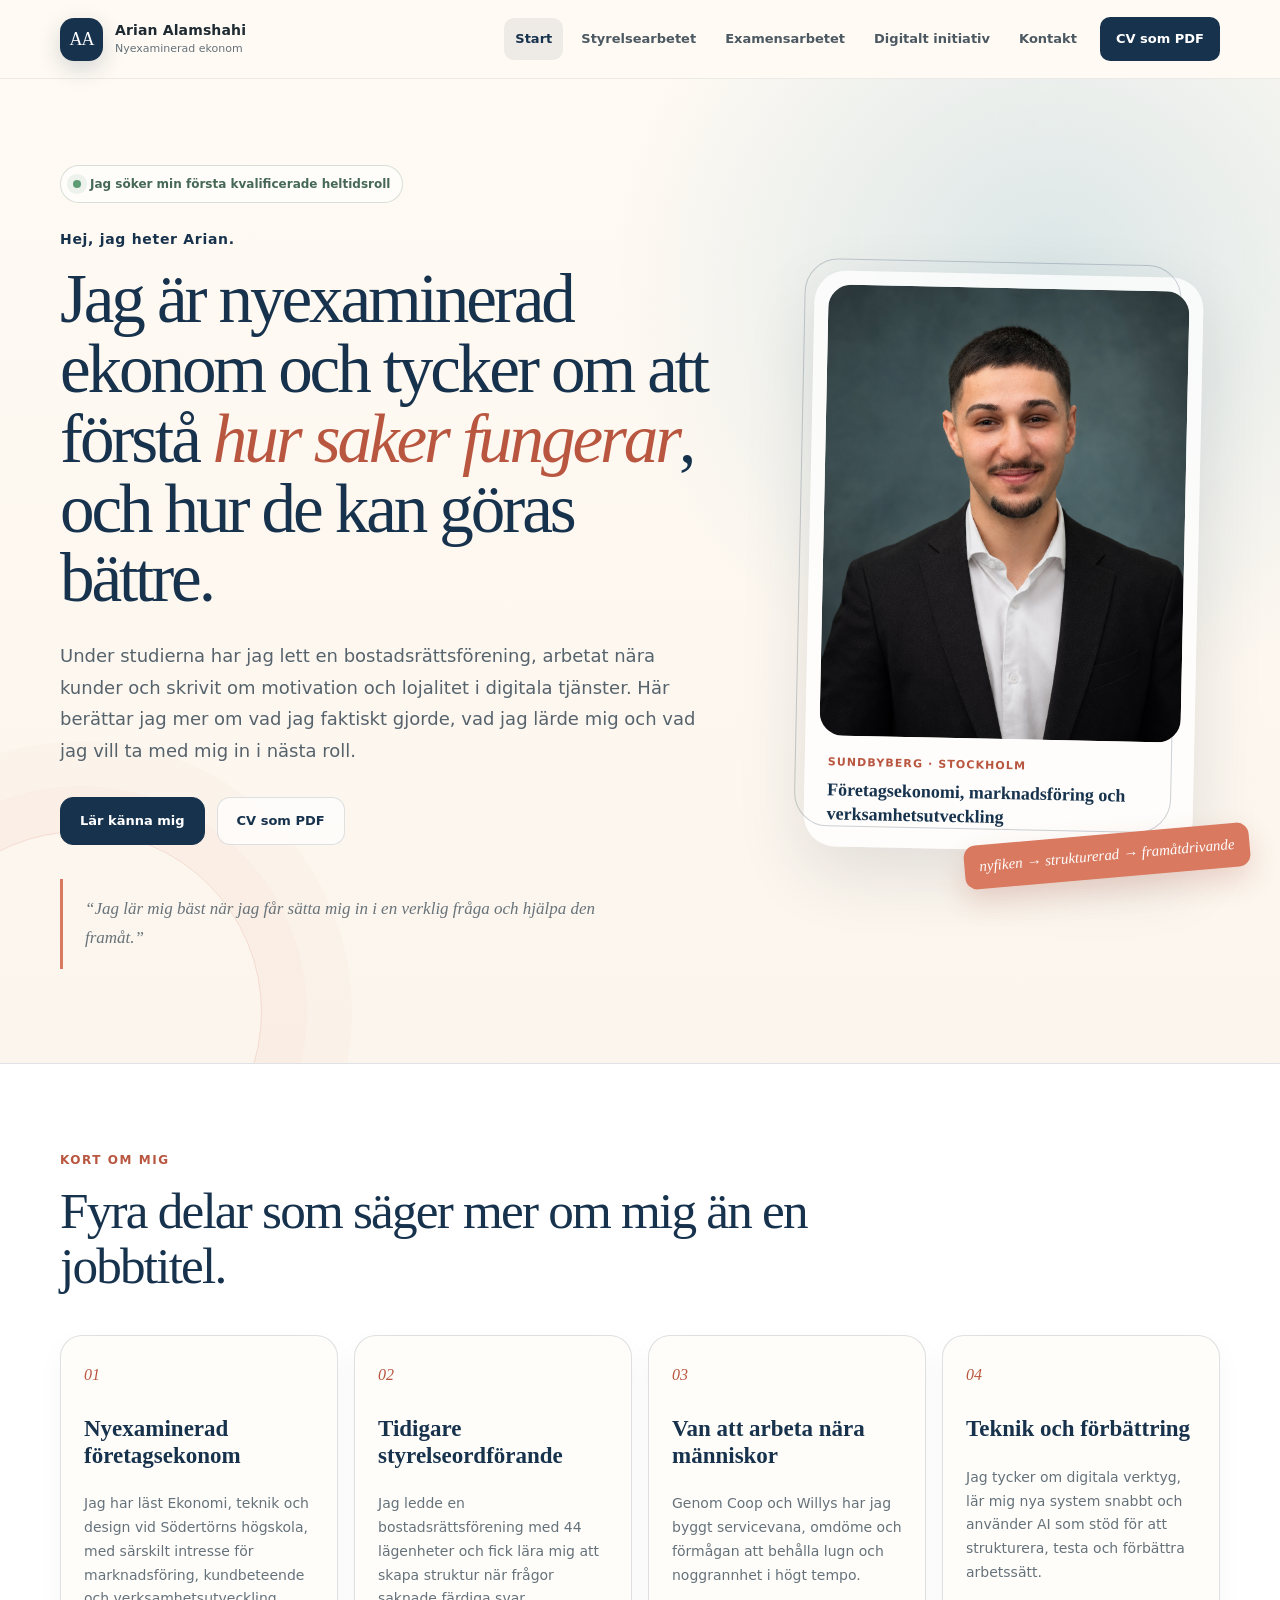
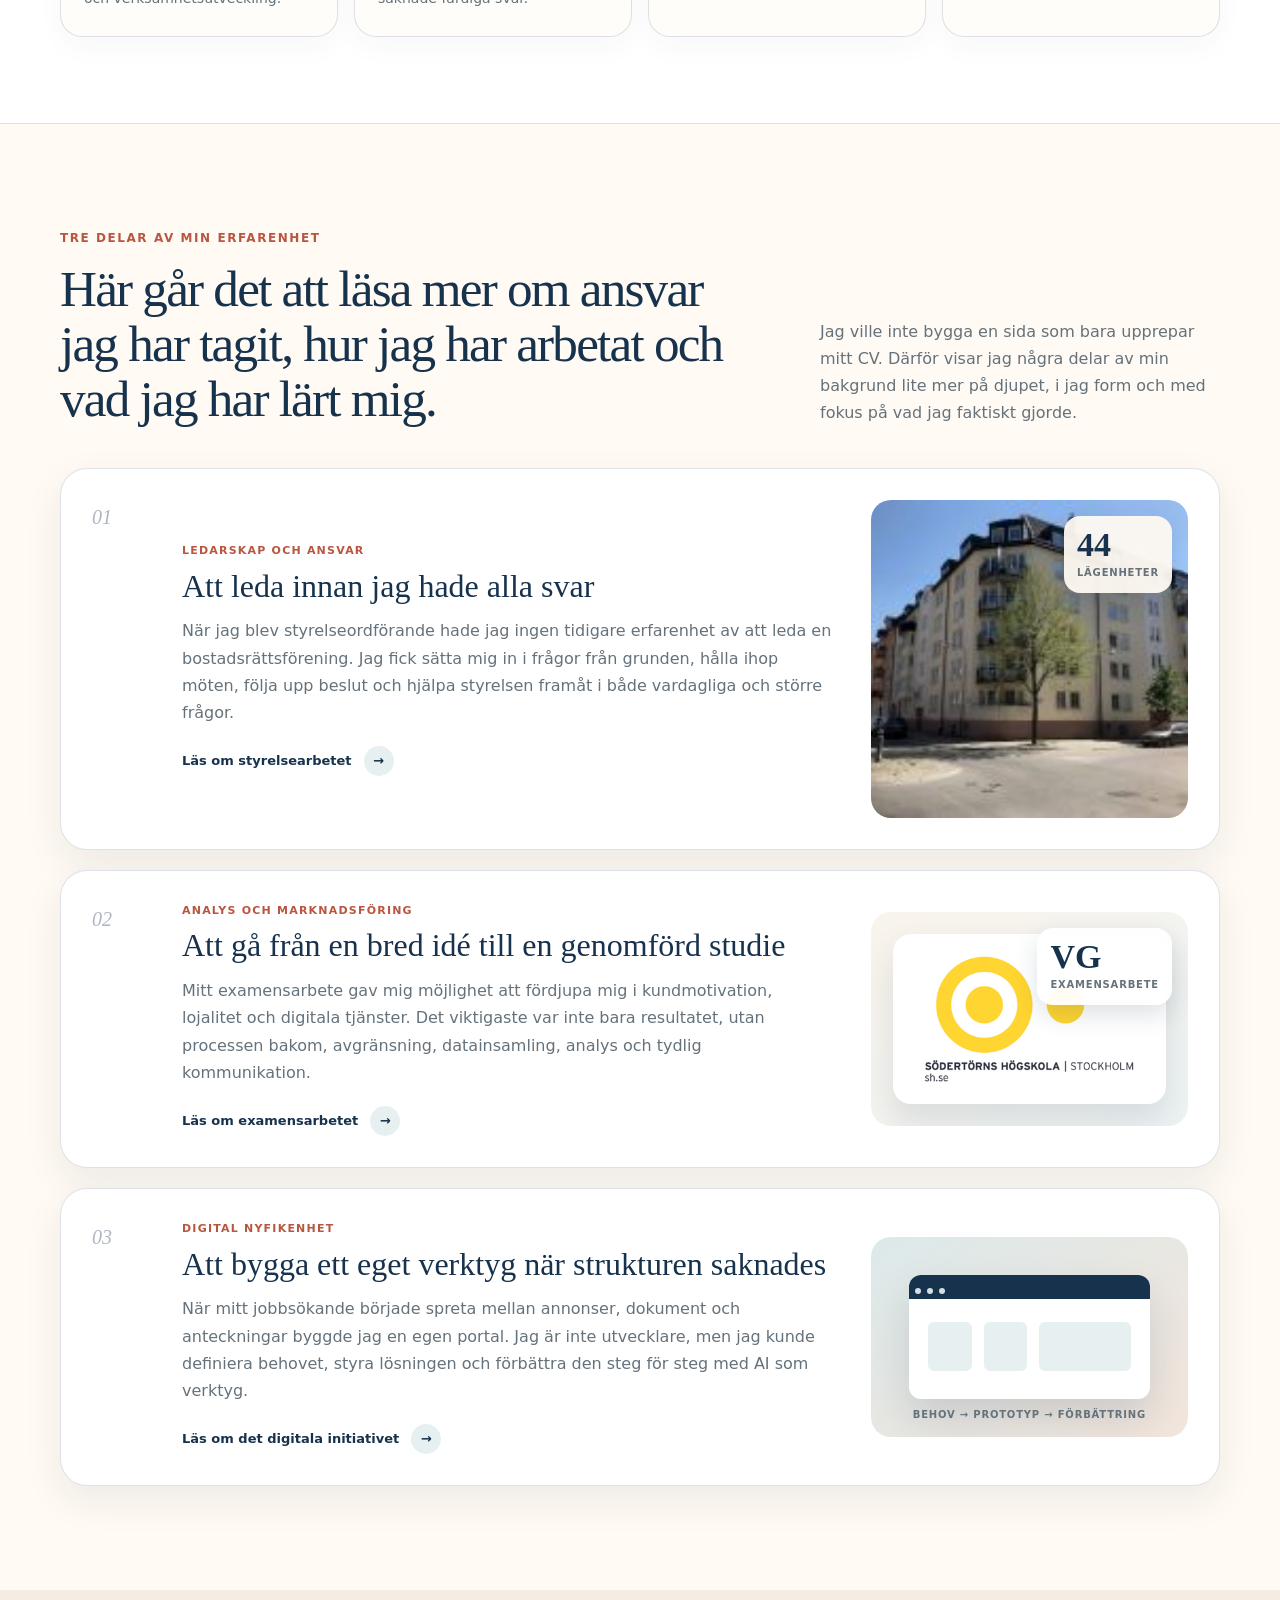
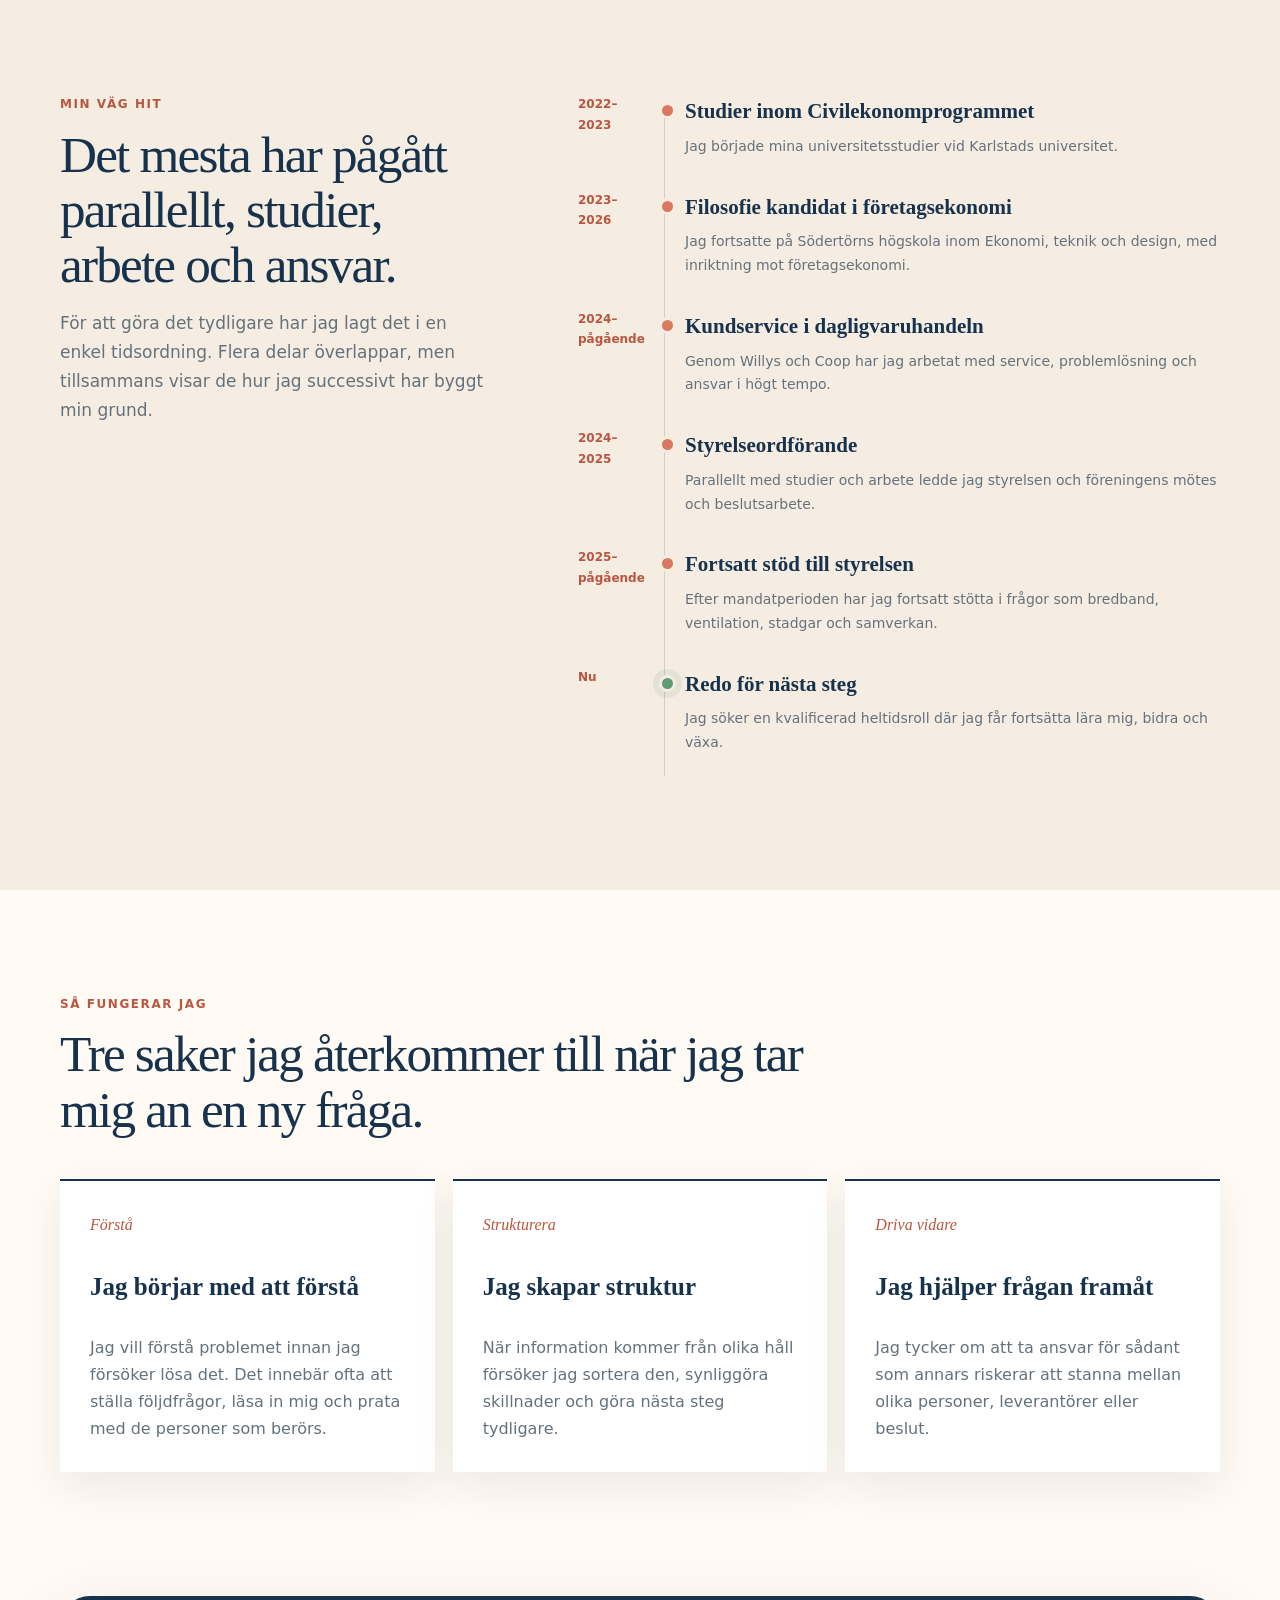
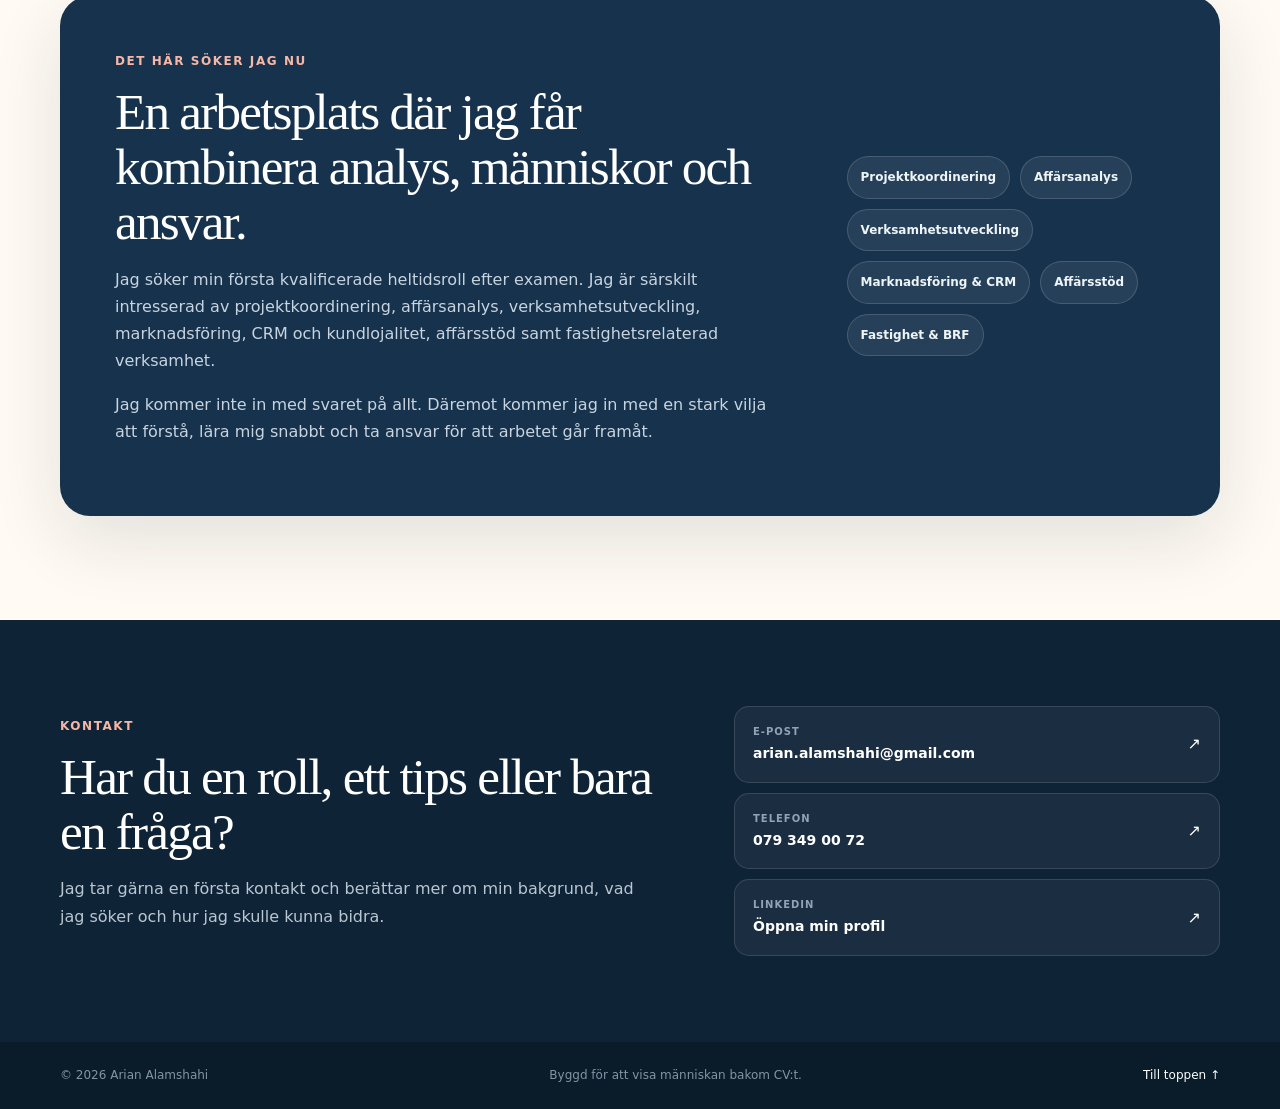
==== index.html @ 1a9c65b8 "Add files via upload" ====
<!doctype html>
<html lang="sv">
<head>
  <meta charset="utf-8">
  <meta name="viewport" content="width=device-width, initial-scale=1">
  <meta name="theme-color" content="#17324d">
  <meta name="description" content="Arian Alamshahi, nyexaminerad företagsekonom med erfarenhet av styrelseledning, analys, kundservice och digital förbättring.">
  <meta property="og:title" content="Arian Alamshahi | Nyexaminerad ekonom">
  <meta property="og:description" content="En personlig sida om min erfarenhet, mitt examensarbete och hur jag tar ansvar för frågor som behöver drivas framåt.">
  <meta property="og:type" content="website">
  <meta property="og:url" content="https://arianalamshahi.github.io/arian-alam/">
  <meta property="og:image" content="https://arianalamshahi.github.io/arian-alam/assets/og-image.png">
  <title>Arian Alamshahi | Nyexaminerad ekonom</title>
  <link rel="icon" href="./assets/favicon.svg" type="image/svg+xml">
  <link rel="stylesheet" href="./styles.css">
  <script>document.documentElement.classList.add('js');</script>
  <script type="application/ld+json">
  {
    "@context": "https://schema.org",
    "@type": "Person",
    "name": "Arian Alamshahi",
    "jobTitle": "Nyexaminerad företagsekonom",
    "url": "https://arianalamshahi.github.io/arian-alam/",
    "address": {"@type": "PostalAddress", "addressLocality": "Sundbyberg", "addressCountry": "SE"},
    "email": "mailto:arian.alamshahi@gmail.com",
    "telephone": "+46793490072",
    "sameAs": ["https://www.linkedin.com/in/arian-alamshahi-92569528b/"]
  }
  </script>
</head>
<body data-page="start">
  <a class="skip-link" href="#main">Hoppa till innehållet</a>

  <header class="site-header" id="top">
    <div class="shell header-inner">
      <a class="brand" href="./index.html" aria-label="Arian Alamshahis startsida">
        <span class="brand-mark">AA</span>
        <span class="brand-copy"><strong>Arian Alamshahi</strong><small>Nyexaminerad ekonom</small></span>
      </a>
      <button class="menu-button" id="menuButton" aria-expanded="false" aria-controls="mainNav">
        <span></span><span></span><span></span><span class="sr-only">Öppna meny</span>
      </button>
      <nav class="main-nav" id="mainNav" aria-label="Huvudmeny">
        <a data-nav="start" href="./index.html">Start</a>
        <a data-nav="styrelse" href="./styrelsearbetet.html">Styrelsearbetet</a>
        <a data-nav="uppsats" href="./examensarbetet.html">Examensarbetet</a>
        <a data-nav="digitalt" href="./digitalt-initiativ.html">Digitalt initiativ</a>
        <a href="#kontakt">Kontakt</a>
        <a class="nav-cta" href="./Arian_Alamshahi_CV.pdf" target="_blank" rel="noopener">CV som PDF</a>
      </nav>
    </div>
  </header>

  <main id="main">
    <section class="hero personal-hero">
      <div class="shell hero-grid">
        <div class="hero-copy reveal">
          <div class="availability"><span></span> Jag söker min första kvalificerade heltidsroll</div>
          <p class="kicker">Hej, jag heter Arian.</p>
          <h1>Jag är nyexaminerad ekonom och tycker om att förstå <em>hur saker fungerar</em>, och hur de kan göras bättre.</h1>
          <p class="hero-lead">Under studierna har jag lett en bostadsrättsförening, arbetat nära kunder och skrivit om motivation och lojalitet i digitala tjänster. Här berättar jag mer om vad jag faktiskt gjorde, vad jag lärde mig och vad jag vill ta med mig in i nästa roll.</p>
          <div class="hero-actions">
            <a class="button primary" href="#lar-kanna-mig">Lär känna mig</a>
            <a class="button secondary" href="./Arian_Alamshahi_CV.pdf" target="_blank" rel="noopener">CV som PDF</a>
          </div>
          <blockquote class="personal-quote">“Jag lär mig bäst när jag får sätta mig in i en verklig fråga och hjälpa den framåt.”</blockquote>
        </div>

        <div class="portrait-wrap reveal">
          <div class="portrait-card">
            <img src="./assets/arian-portrait.jpg" onerror="this.onerror=null;this.src='./assets/portrait-placeholder.svg';" alt="Porträtt av Arian Alamshahi">
            <div class="portrait-note">
              <span>Sundbyberg · Stockholm</span>
              <strong>Företagsekonomi, marknadsföring och verksamhetsutveckling</strong>
            </div>
          </div>
          <div class="handwritten-note" aria-hidden="true">nyfiken → strukturerad → framåtdrivande</div>
        </div>
      </div>
    </section>

    <section class="intro-strip" id="lar-kanna-mig">
      <div class="shell">
        <div class="section-intro reveal">
          <p class="kicker">Kort om mig</p>
          <h2>Fyra delar som säger mer om mig än en jobbtitel.</h2>
        </div>
        <div class="snapshot-grid">
          <article class="snapshot reveal"><span>01</span><h3>Nyexaminerad företagsekonom</h3><p>Jag har läst Ekonomi, teknik och design vid Södertörns högskola, med särskilt intresse för marknadsföring, kundbeteende och verksamhetsutveckling.</p></article>
          <article class="snapshot reveal"><span>02</span><h3>Tidigare styrelseordförande</h3><p>Jag ledde en bostadsrättsförening med 44 lägenheter och fick lära mig att skapa struktur när frågor saknade färdiga svar.</p></article>
          <article class="snapshot reveal"><span>03</span><h3>Van att arbeta nära människor</h3><p>Genom Coop och Willys har jag byggt servicevana, omdöme och förmågan att behålla lugn och noggrannhet i högt tempo.</p></article>
          <article class="snapshot reveal"><span>04</span><h3>Teknik och förbättring</h3><p>Jag tycker om digitala verktyg, lär mig nya system snabbt och använder AI som stöd för att strukturera, testa och förbättra arbetssätt.</p></article>
        </div>
      </div>
    </section>

    <section class="section stories-section">
      <div class="shell">
        <div class="section-intro wide reveal">
          <div><p class="kicker">Tre delar av min erfarenhet</p><h2>Här går det att läsa mer om ansvar jag har tagit, hur jag har arbetat och vad jag har lärt mig.</h2></div>
          <p>Jag ville inte bygga en sida som bara upprepar mitt CV. Därför visar jag några delar av min bakgrund lite mer på djupet, i jag form och med fokus på vad jag faktiskt gjorde.</p>
        </div>

        <div class="story-list">
          <article class="story-card reveal">
            <div class="story-number">01</div>
            <div class="story-copy">
              <p class="story-label">Ledarskap och ansvar</p>
              <h3>Att leda innan jag hade alla svar</h3>
              <p>När jag blev styrelseordförande hade jag ingen tidigare erfarenhet av att leda en bostadsrättsförening. Jag fick sätta mig in i frågor från grunden, hålla ihop möten, följa upp beslut och hjälpa styrelsen framåt i både vardagliga och större frågor.</p>
              <a class="arrow-link" href="./styrelsearbetet.html">Läs om styrelsearbetet <span>→</span></a>
            </div>
            <div class="story-visual photo-panel">
              <img src="./assets/brf-stugan.jpg" alt="Fastigheten i bostadsrättsföreningen där Arian var styrelseordförande">
              <div class="story-badge"><b>44</b><small>lägenheter</small></div>
            </div>
          </article>

          <article class="story-card reveal">
            <div class="story-number">02</div>
            <div class="story-copy">
              <p class="story-label">Analys och marknadsföring</p>
              <h3>Att gå från en bred idé till en genomförd studie</h3>
              <p>Mitt examensarbete gav mig möjlighet att fördjupa mig i kundmotivation, lojalitet och digitala tjänster. Det viktigaste var inte bara resultatet, utan processen bakom, avgränsning, datainsamling, analys och tydlig kommunikation.</p>
              <a class="arrow-link" href="./examensarbetet.html">Läs om examensarbetet <span>→</span></a>
            </div>
            <div class="story-visual logo-panel">
              <div class="logo-frame">
                <img src="./assets/sodertorn-logo.png" alt="Södertörns högskolas logotyp">
              </div>
              <div class="story-badge story-badge-light"><b>VG</b><small>examensarbete</small></div>
            </div>
          </article>

          <article class="story-card reveal">
            <div class="story-number">03</div>
            <div class="story-copy">
              <p class="story-label">Digital nyfikenhet</p>
              <h3>Att bygga ett eget verktyg när strukturen saknades</h3>
              <p>När mitt jobbsökande började spreta mellan annonser, dokument och anteckningar byggde jag en egen portal. Jag är inte utvecklare, men jag kunde definiera behovet, styra lösningen och förbättra den steg för steg med AI som verktyg.</p>
              <a class="arrow-link" href="./digitalt-initiativ.html">Läs om det digitala initiativet <span>→</span></a>
            </div>
            <div class="story-visual digital-visual" aria-hidden="true"><span class="mini-browser"><i></i><i></i><i></i><b></b><b></b><b></b></span><small>behov → prototyp → förbättring</small></div>
          </article>
        </div>
      </div>
    </section>

    <section class="section warm-section">
      <div class="shell split-layout">
        <div class="reveal">
          <p class="kicker">Min väg hit</p>
          <h2>Det mesta har pågått parallellt, studier, arbete och ansvar.</h2>
          <p class="section-lead">För att göra det tydligare har jag lagt det i en enkel tidsordning. Flera delar överlappar, men tillsammans visar de hur jag successivt har byggt min grund.</p>
        </div>
        <div class="timeline reveal">
          <article><time>2022–2023</time><div><h3>Studier inom Civilekonomprogrammet</h3><p>Jag började mina universitetsstudier vid Karlstads universitet.</p></div></article>
          <article><time>2023–2026</time><div><h3>Filosofie kandidat i företagsekonomi</h3><p>Jag fortsatte på Södertörns högskola inom Ekonomi, teknik och design, med inriktning mot företagsekonomi.</p></div></article>
          <article><time>2024–pågående</time><div><h3>Kundservice i dagligvaruhandeln</h3><p>Genom Willys och Coop har jag arbetat med service, problemlösning och ansvar i högt tempo.</p></div></article>
          <article><time>2024–2025</time><div><h3>Styrelseordförande</h3><p>Parallellt med studier och arbete ledde jag styrelsen och föreningens mötes och beslutsarbete.</p></div></article>
          <article><time>2025–pågående</time><div><h3>Fortsatt stöd till styrelsen</h3><p>Efter mandatperioden har jag fortsatt stötta i frågor som bredband, ventilation, stadgar och samverkan.</p></div></article>
          <article class="current"><time>Nu</time><div><h3>Redo för nästa steg</h3><p>Jag söker en kvalificerad heltidsroll där jag får fortsätta lära mig, bidra och växa.</p></div></article>
        </div>
      </div>
    </section>

    <section class="section principles-section">
      <div class="shell">
        <div class="section-intro reveal"><p class="kicker">Så fungerar jag</p><h2>Tre saker jag återkommer till när jag tar mig an en ny fråga.</h2></div>
        <div class="principle-grid">
          <article class="principle reveal"><span>Förstå</span><h3>Jag börjar med att förstå</h3><p>Jag vill förstå problemet innan jag försöker lösa det. Det innebär ofta att ställa följdfrågor, läsa in mig och prata med de personer som berörs.</p></article>
          <article class="principle reveal"><span>Strukturera</span><h3>Jag skapar struktur</h3><p>När information kommer från olika håll försöker jag sortera den, synliggöra skillnader och göra nästa steg tydligare.</p></article>
          <article class="principle reveal"><span>Driva vidare</span><h3>Jag hjälper frågan framåt</h3><p>Jag tycker om att ta ansvar för sådant som annars riskerar att stanna mellan olika personer, leverantörer eller beslut.</p></article>
        </div>
      </div>
    </section>

    <section class="section next-role-section">
      <div class="shell next-role-card reveal">
        <div>
          <p class="kicker light">Det här söker jag nu</p>
          <h2>En arbetsplats där jag får kombinera analys, människor och ansvar.</h2>
          <p>Jag söker min första kvalificerade heltidsroll efter examen. Jag är särskilt intresserad av projektkoordinering, affärsanalys, verksamhetsutveckling, marknadsföring, CRM och kundlojalitet, affärsstöd samt fastighetsrelaterad verksamhet.</p>
          <p>Jag kommer inte in med svaret på allt. Däremot kommer jag in med en stark vilja att förstå, lära mig snabbt och ta ansvar för att arbetet går framåt.</p>
        </div>
        <div class="role-tags" aria-label="Roller jag är intresserad av">
          <span>Projektkoordinering</span><span>Affärsanalys</span><span>Verksamhetsutveckling</span><span>Marknadsföring & CRM</span><span>Affärsstöd</span><span>Fastighet & BRF</span>
        </div>
      </div>
    </section>

    <section class="contact-section" id="kontakt">
      <div class="shell contact-grid">
        <div class="reveal"><p class="kicker light">Kontakt</p><h2>Har du en roll, ett tips eller bara en fråga?</h2><p>Jag tar gärna en första kontakt och berättar mer om min bakgrund, vad jag söker och hur jag skulle kunna bidra.</p></div>
        <div class="contact-actions reveal">
          <a href="mailto:arian.alamshahi@gmail.com"><span>E-post</span><strong>arian.alamshahi@gmail.com</strong><i>↗</i></a>
          <a href="tel:+46793490072"><span>Telefon</span><strong>079 349 00 72</strong><i>↗</i></a>
          <a href="https://www.linkedin.com/in/arian-alamshahi-92569528b/" target="_blank" rel="noopener"><span>LinkedIn</span><strong>Öppna min profil</strong><i>↗</i></a>
        </div>
      </div>
    </section>
  </main>

  <footer class="site-footer"><div class="shell footer-inner"><span>© <span id="year"></span> Arian Alamshahi</span><span>Byggd för att visa människan bakom CV:t.</span><a href="#top">Till toppen ↑</a></div></footer>
  <script src="./script.js"></script>
</body>
</html>
---- styles.css ----
:root {
  --navy:#17324d;
  --navy-dark:#0f2337;
  --ink:#1e2a32;
  --muted:#65727b;
  --cream:#fffaf3;
  --paper:#ffffff;
  --warm:#f5ece2;
  --blue-soft:#e7f0f1;
  --terracotta:#d9795f;
  --terracotta-dark:#b95640;
  --sage:#6f8d7c;
  --line:rgba(23,50,77,.14);
  --shadow:0 24px 70px rgba(26,44,58,.12);
  --shadow-soft:0 14px 38px rgba(26,44,58,.08);
  --shell:min(1160px, calc(100% - 48px));
  --serif:Georgia, 'Times New Roman', serif;
  --sans:Inter, ui-sans-serif, system-ui, -apple-system, BlinkMacSystemFont, 'Segoe UI', sans-serif;
}
*{box-sizing:border-box}
html{scroll-behavior:smooth}
body{margin:0;background:var(--cream);color:var(--ink);font-family:var(--sans);font-size:16px;line-height:1.7;-webkit-font-smoothing:antialiased}
body.modal-open{overflow:hidden}
a{color:inherit;text-decoration:none}
img{max-width:100%;display:block}
button{font:inherit}
.shell{width:var(--shell);margin-inline:auto}
.skip-link{position:fixed;z-index:1000;top:12px;left:12px;padding:10px 14px;border-radius:10px;background:var(--navy);color:white;transform:translateY(-150%)}
.skip-link:focus{transform:none}
.sr-only{position:absolute;width:1px;height:1px;padding:0;margin:-1px;overflow:hidden;clip:rect(0,0,0,0);white-space:nowrap;border:0}

.site-header{position:sticky;top:0;z-index:50;background:rgba(255,250,243,.91);border-bottom:1px solid rgba(23,50,77,.08);backdrop-filter:blur(18px)}
.header-inner{height:78px;display:flex;align-items:center;justify-content:space-between;gap:28px}
.brand{display:flex;align-items:center;gap:12px}
.brand-mark{display:grid;place-items:center;width:43px;height:43px;border-radius:14px;background:var(--navy);color:white;font-family:var(--serif);font-size:18px;letter-spacing:-.06em;box-shadow:0 8px 22px rgba(23,50,77,.18)}
.brand-copy{display:grid;line-height:1.18}.brand-copy strong{font-size:14px;letter-spacing:.01em}.brand-copy small{color:var(--muted);font-size:11px;margin-top:4px}
.main-nav{display:flex;align-items:center;gap:7px}.main-nav a{padding:10px 11px;border-radius:10px;color:#4c5962;font-size:13px;font-weight:650;transition:.2s}.main-nav a:hover,.main-nav a.active{background:rgba(23,50,77,.07);color:var(--navy)}.main-nav .nav-cta{margin-left:5px;padding:11px 16px;background:var(--navy);color:white}.main-nav .nav-cta:hover{background:var(--navy-dark);color:white;transform:translateY(-1px)}
.menu-button{display:none;width:44px;height:44px;padding:11px;border:1px solid var(--line);border-radius:12px;background:white}.menu-button span:not(.sr-only){display:block;height:2px;margin:4px 0;border-radius:2px;background:var(--navy)}

.hero{position:relative;overflow:hidden}.personal-hero{padding:86px 0 94px;background:radial-gradient(circle at 82% 20%,rgba(215,228,230,.9),transparent 33%),linear-gradient(180deg,#fffaf3 0%,#fbf5ed 100%)}
.personal-hero:before{content:'';position:absolute;left:-100px;bottom:-130px;width:360px;height:360px;border:1px solid rgba(217,121,95,.22);border-radius:50%;box-shadow:0 0 0 45px rgba(217,121,95,.035),0 0 0 90px rgba(217,121,95,.025)}
.hero-grid{display:grid;grid-template-columns:minmax(0,1.2fr) minmax(340px,.8fr);align-items:center;gap:78px}.hero-copy{position:relative;z-index:2}.availability{display:inline-flex;align-items:center;gap:9px;padding:8px 12px;border:1px solid rgba(111,141,124,.28);border-radius:999px;background:rgba(255,255,255,.64);color:#466856;font-size:12px;font-weight:750}.availability span{width:8px;height:8px;border-radius:50%;background:#5d9b73;box-shadow:0 0 0 6px rgba(93,155,115,.11)}
.kicker{margin:0 0 12px;color:var(--terracotta-dark);font-size:12px;font-weight:850;letter-spacing:.13em;text-transform:uppercase}.kicker.light{color:#f7b7a6}
.hero .kicker{margin-top:25px;font-size:14px;letter-spacing:.05em;text-transform:none;color:var(--navy)}
h1,h2,h3{margin-top:0}.hero h1,.subpage-hero h1{margin:0;font-family:var(--serif);font-weight:500;letter-spacing:-.045em;line-height:1.01;color:var(--navy)}.hero h1{font-size:clamp(46px,5.4vw,76px)}.hero h1 em{font-style:italic;color:var(--terracotta-dark)}
.hero-lead{max-width:760px;margin:27px 0 0;color:#56636c;font-size:18px;line-height:1.75}.hero-actions{display:flex;flex-wrap:wrap;gap:12px;margin-top:31px}.button{display:inline-flex;align-items:center;justify-content:center;min-height:48px;padding:12px 19px;border:1px solid var(--line);border-radius:13px;font-size:13px;font-weight:800;transition:transform .2s,box-shadow .2s,background .2s}.button:hover{transform:translateY(-2px);box-shadow:var(--shadow-soft)}.button.primary{background:var(--navy);color:white;border-color:var(--navy)}.button.secondary{background:rgba(255,255,255,.65);color:var(--navy)}
.personal-quote{max-width:570px;margin:34px 0 0;padding:16px 0 16px 22px;border-left:3px solid var(--terracotta);color:#68737a;font-family:var(--serif);font-size:17px;font-style:italic}
.portrait-wrap{position:relative;padding:14px 22px 24px}.portrait-card{position:relative;padding:14px;border-radius:32px;background:rgba(255,255,255,.75);box-shadow:var(--shadow);transform:rotate(1.2deg)}.portrait-card:before{content:'';position:absolute;inset:-12px 22px 20px -10px;border:1px solid rgba(23,50,77,.22);border-radius:34px;z-index:-1}.portrait-card img{width:100%;aspect-ratio:4/5;object-fit:cover;border-radius:23px;background:var(--warm)}.portrait-note{display:grid;gap:5px;padding:18px 9px 7px}.portrait-note span{color:var(--terracotta-dark);font-size:11px;font-weight:800;letter-spacing:.1em;text-transform:uppercase}.portrait-note strong{font-family:var(--serif);font-size:18px;line-height:1.35;color:var(--navy)}.handwritten-note{position:absolute;right:-30px;bottom:-3px;transform:rotate(-5deg);padding:9px 15px;border-radius:12px;background:var(--terracotta);color:white;font-family:var(--serif);font-size:15px;font-style:italic;box-shadow:0 12px 28px rgba(177,75,55,.2)}

.intro-strip{padding:86px 0;background:white;border-top:1px solid var(--line);border-bottom:1px solid var(--line)}.section{padding:104px 0}.section-intro{max-width:760px;margin-bottom:42px}.section-intro.wide{max-width:none;display:flex;justify-content:space-between;gap:70px;align-items:flex-end}.section-intro.wide>div{max-width:690px}.section-intro.wide>p{max-width:400px;margin:0;color:var(--muted)}.section-intro h2,.split-layout h2,.next-role-card h2,.contact-section h2,.article-main h2,.thesis-summary-card h2,.honesty-card h2{margin:0;font-family:var(--serif);font-weight:500;letter-spacing:-.035em;line-height:1.08;color:var(--navy);font-size:clamp(34px,4vw,53px)}.section-lead{color:var(--muted);font-size:17px;max-width:560px}
.snapshot-grid{display:grid;grid-template-columns:repeat(4,1fr);gap:16px}.snapshot{min-height:252px;padding:25px 23px;border:1px solid var(--line);border-radius:22px;background:#fffdf9;box-shadow:0 10px 28px rgba(23,50,77,.035)}.snapshot>span,.principle>span,.lesson-grid article>span,.build-grid article>span{display:inline-block;margin-bottom:28px;color:var(--terracotta-dark);font-family:var(--serif);font-size:16px;font-style:italic}.snapshot h3{font-family:var(--serif);font-size:23px;line-height:1.15;color:var(--navy)}.snapshot p{margin:0;color:var(--muted);font-size:14px}

.stories-section{background:var(--cream)}.story-list{display:grid;gap:20px}.story-card{display:grid;grid-template-columns:62px minmax(0,1fr) minmax(260px,.48fr);gap:28px;align-items:center;padding:31px;border:1px solid var(--line);border-radius:27px;background:white;box-shadow:var(--shadow-soft)}.story-number{align-self:start;color:rgba(23,50,77,.35);font-family:var(--serif);font-size:20px;font-style:italic}.story-copy{max-width:650px}.story-label{margin:0 0 8px;color:var(--terracotta-dark);font-size:11px;font-weight:800;letter-spacing:.11em;text-transform:uppercase}.story-copy h3{margin-bottom:13px;font-family:var(--serif);font-size:32px;line-height:1.12;color:var(--navy);font-weight:500}.story-copy>p:not(.story-label){margin:0;color:var(--muted)}.arrow-link{display:inline-flex;gap:12px;align-items:center;margin-top:20px;color:var(--navy);font-size:13px;font-weight:850}.arrow-link span{display:grid;place-items:center;width:30px;height:30px;border-radius:50%;background:var(--blue-soft);transition:.2s}.arrow-link:hover span{transform:translateX(3px);background:var(--terracotta);color:white}
.story-visual{position:relative;min-height:200px;border-radius:20px;overflow:hidden;background:var(--blue-soft)}.story-visual b{position:absolute;right:18px;top:14px;color:var(--navy);font-family:var(--serif);font-size:42px}.story-visual small{position:absolute;right:18px;top:64px;color:var(--muted);font-size:10px;font-weight:800;letter-spacing:.08em;text-transform:uppercase}.photo-panel{background:#d6e0e5}.photo-panel img{width:100%;height:100%;object-fit:cover}.logo-panel{display:grid;place-items:center;padding:22px;background:linear-gradient(145deg,#f9f4eb,#eef3f4)}.logo-frame{display:grid;place-items:center;width:100%;height:100%;padding:18px;border-radius:18px;background:white;box-shadow:0 18px 35px rgba(23,50,77,.12)}.logo-frame img{max-width:92%;max-height:152px;object-fit:contain}.story-badge{position:absolute;right:16px;top:16px;display:grid;gap:2px;padding:12px 13px;border-radius:16px;background:rgba(255,250,243,.94);box-shadow:0 10px 24px rgba(23,50,77,.14)}.story-badge b{position:static;font-size:34px;line-height:1}.story-badge small{position:static;color:var(--muted)}.story-badge-light{background:rgba(255,255,255,.95)}.digital-visual{display:grid;place-items:center;background:linear-gradient(145deg,#dce9ea,#f3e5db)}.mini-browser{position:relative;width:76%;height:124px;border-radius:12px;background:white;box-shadow:0 20px 40px rgba(23,50,77,.15);overflow:hidden}.mini-browser:before{content:'';position:absolute;inset:0 0 auto;height:24px;background:var(--navy)}.mini-browser i{position:relative;display:inline-block;width:6px;height:6px;margin:9px 0 0 6px;border-radius:50%;background:#d2e0e2;z-index:1}.mini-browser b{position:absolute;top:47px;width:18%;height:49px;border-radius:6px;background:var(--blue-soft)}.mini-browser b:nth-of-type(1){left:8%}.mini-browser b:nth-of-type(2){left:31%}.mini-browser b:nth-of-type(3){left:54%;width:38%}.digital-visual small{top:auto;right:auto;bottom:14px;left:50%;transform:translateX(-50%);white-space:nowrap}

.warm-section{background:var(--warm)}.split-layout{display:grid;grid-template-columns:.8fr 1.2fr;gap:90px;align-items:start}.timeline{position:relative;display:grid;gap:0}.timeline:before{content:'';position:absolute;left:86px;top:10px;bottom:10px;width:1px;background:rgba(23,50,77,.16)}.timeline article{position:relative;display:grid;grid-template-columns:70px 1fr;gap:37px;padding:0 0 31px}.timeline article:before{content:'';position:absolute;left:81px;top:8px;width:11px;height:11px;border:3px solid var(--warm);border-radius:50%;background:var(--terracotta)}.timeline time{color:var(--terracotta-dark);font-size:12px;font-weight:850}.timeline h3{margin-bottom:5px;font-family:var(--serif);font-size:21px;color:var(--navy)}.timeline p{margin:0;color:var(--muted);font-size:14px}.timeline .current:before{background:#5d9b73;box-shadow:0 0 0 6px rgba(93,155,115,.12)}
.principle-grid,.lesson-grid,.build-grid{display:grid;grid-template-columns:repeat(3,1fr);gap:18px}.principle{padding:30px;border-top:2px solid var(--navy);background:white;box-shadow:var(--shadow-soft)}.principle h3{font-family:var(--serif);font-size:25px;color:var(--navy)}.principle p{margin:0;color:var(--muted)}
.next-role-section{padding-top:20px}.next-role-card{display:grid;grid-template-columns:1.35fr .65fr;gap:70px;padding:55px;border-radius:30px;background:var(--navy);color:white;box-shadow:var(--shadow)}.next-role-card h2{color:white}.next-role-card p{color:#c8d4df}.role-tags{display:flex;flex-wrap:wrap;align-content:center;gap:10px}.role-tags span{padding:10px 13px;border:1px solid rgba(255,255,255,.15);border-radius:999px;background:rgba(255,255,255,.07);font-size:12px;font-weight:750;color:#eef5f8}
.contact-section{padding:86px 0;background:var(--navy-dark);color:white}.contact-grid{display:grid;grid-template-columns:1.1fr .9fr;gap:80px;align-items:center}.contact-section h2{color:white}.contact-section p{max-width:650px;color:#b9c7d2}.contact-actions{display:grid;gap:10px}.contact-actions a{position:relative;display:grid;gap:2px;padding:16px 50px 16px 18px;border:1px solid rgba(255,255,255,.13);border-radius:15px;background:rgba(255,255,255,.05);transition:.2s}.contact-actions a:hover{background:rgba(255,255,255,.1);transform:translateX(3px)}.contact-actions span{color:#8fa4b5;font-size:10px;font-weight:800;letter-spacing:.1em;text-transform:uppercase}.contact-actions strong{font-size:14px}.contact-actions i{position:absolute;right:18px;top:50%;transform:translateY(-50%);font-style:normal}.site-footer{padding:23px 0;background:#0a1b2a;color:#8295a4;font-size:12px}.footer-inner{display:flex;justify-content:space-between;gap:25px;align-items:center}.footer-inner a{color:white}

.subpage-hero{padding:91px 0 82px;overflow:hidden}.subpage-grid{display:grid;grid-template-columns:1.35fr .65fr;gap:80px;align-items:end}.subpage-hero h1{font-size:clamp(48px,6vw,78px)}.back-link{display:inline-block;margin-bottom:32px;color:var(--muted);font-size:13px;font-weight:750}.back-link:hover{color:var(--terracotta-dark)}.subpage-aside{padding:29px;border:1px solid rgba(23,50,77,.12);border-radius:24px;background:rgba(255,255,255,.66);box-shadow:var(--shadow-soft)}.aside-number{display:block;color:var(--terracotta-dark);font-family:var(--serif);font-size:67px;line-height:1}.subpage-aside strong{display:block;margin:5px 0 15px;color:var(--navy);font-size:12px;letter-spacing:.1em;text-transform:uppercase}.subpage-aside p{margin:0;color:var(--muted);font-size:14px}.leadership-page-hero{background:radial-gradient(circle at 90% 16%,rgba(215,228,230,.9),transparent 35%),var(--cream)}.thesis-page-hero{background:radial-gradient(circle at 90% 15%,rgba(241,223,206,.95),transparent 35%),var(--cream)}.digital-page-hero{background:radial-gradient(circle at 90% 15%,rgba(210,230,230,.95),transparent 35%),var(--cream)}
.article-grid{display:grid;grid-template-columns:minmax(0,1fr) 360px;gap:90px;align-items:start}.article-main p:not(.kicker){color:#56636c;font-size:17px}.article-main blockquote{margin:33px 0 0;padding:23px 25px;border-left:4px solid var(--terracotta);background:var(--warm);color:var(--navy);font-family:var(--serif);font-size:20px;font-style:italic}.article-side{position:sticky;top:108px;padding:27px;border:1px solid var(--line);border-radius:22px;background:white;box-shadow:var(--shadow-soft)}.article-side h3{font-family:var(--serif);font-size:23px;color:var(--navy)}.check-list{display:grid;gap:11px;margin:0;padding:0;list-style:none}.check-list li{position:relative;padding-left:25px;color:var(--muted);font-size:14px}.check-list li:before{content:'✓';position:absolute;left:0;color:var(--sage);font-weight:900}
.experience-stack{display:grid;gap:22px}.experience-detail{display:grid;grid-template-columns:52px minmax(0,1fr) 280px;gap:25px;padding:31px;border:1px solid rgba(23,50,77,.12);border-radius:25px;background:#fffdf9}.experience-icon{display:grid;place-items:center;width:45px;height:45px;border-radius:50%;background:var(--navy);color:white;font-size:20px}.experience-detail h3{font-family:var(--serif);font-size:30px;line-height:1.15;color:var(--navy);font-weight:500}.experience-detail p{color:var(--muted)}.learning-box{align-self:center;padding:22px;border-radius:18px;background:var(--blue-soft)}.learning-box span{color:var(--navy);font-size:10px;font-weight:850;letter-spacing:.1em;text-transform:uppercase}.learning-box p{margin:8px 0 0;font-size:13px;color:#51656d}
.lessons-section{background:white}.lesson-grid article,.build-grid article{padding:28px;border:1px solid var(--line);border-radius:20px;background:#fffdf9}.lesson-grid h3,.build-grid h3{font-family:var(--serif);font-size:23px;line-height:1.2;color:var(--navy)}.lesson-grid p,.build-grid p{margin:0;color:var(--muted);font-size:14px}
.chapter-nav{padding:38px 0;border-top:1px solid var(--line);background:#fffdf9}.chapter-nav .shell{display:grid;grid-template-columns:1fr 1fr}.chapter-nav a{display:grid;gap:3px;padding:22px;border-right:1px solid var(--line)}.chapter-nav a.next{text-align:right;border-right:0}.chapter-nav span{color:var(--muted);font-size:10px;font-weight:800;letter-spacing:.1em;text-transform:uppercase}.chapter-nav strong{font-family:var(--serif);font-size:20px;color:var(--navy)}
.research-process{display:grid;grid-template-columns:repeat(5,1fr);gap:12px}.research-process article{min-height:270px;padding:24px 20px;border-radius:20px;background:white}.research-process article>span{display:block;margin-bottom:42px;color:var(--terracotta-dark);font-family:var(--serif);font-style:italic}.research-process h3{font-family:var(--serif);font-size:23px;color:var(--navy)}.research-process p{margin:0;color:var(--muted);font-size:13px}.thesis-insight-section{background:white}.insight-list{display:grid;gap:14px}.insight-list article{padding:21px 23px;border-left:3px solid var(--terracotta);background:var(--cream)}.insight-list h3{margin-bottom:6px;font-family:var(--serif);font-size:22px;color:var(--navy)}.insight-list p{margin:0;color:var(--muted)}.thesis-summary{padding-top:20px}.thesis-summary-card{display:grid;grid-template-columns:1fr 1fr;gap:70px;padding:50px;border-radius:28px;background:var(--navy);color:white}.thesis-summary-card h2{color:white}.thesis-summary-card>p{margin:0;color:#c8d4df;align-self:center}
.portal-gallery{display:grid;grid-template-columns:1fr 1fr;gap:24px}.portal-shot{margin:0;padding:13px;border-radius:23px;background:white;box-shadow:var(--shadow-soft)}.portal-shot img{width:100%;aspect-ratio:16/10;object-fit:cover;object-position:top;border-radius:14px;border:1px solid var(--line)}.portal-shot figcaption{display:grid;gap:3px;padding:17px 8px 8px}.portal-shot strong{font-family:var(--serif);font-size:21px;color:var(--navy)}.portal-shot span{color:var(--muted);font-size:13px}.build-grid{grid-template-columns:repeat(4,1fr)}.honesty-section{padding-top:20px}.honesty-card{display:grid;grid-template-columns:1fr 1fr;gap:65px;padding:50px;border-radius:28px;background:var(--navy);color:white}.honesty-card h2{color:white}.honesty-card p{margin-top:0;color:#c8d4df}

.reveal{opacity:1;transform:none}.js .reveal{opacity:0;transform:translateY(18px);transition:opacity .65s ease,transform .65s ease}.js .reveal.visible{opacity:1;transform:none}
@media (prefers-reduced-motion:reduce){html{scroll-behavior:auto}.js .reveal{opacity:1;transform:none;transition:none}.button,.main-nav a,.arrow-link span,.contact-actions a{transition:none}}

@media(max-width:980px){:root{--shell:min(100% - 32px,780px)}.menu-button{display:block}.main-nav{position:fixed;display:none;inset:76px 16px auto;flex-direction:column;align-items:stretch;padding:11px;border:1px solid var(--line);border-radius:18px;background:#fffdf9;box-shadow:var(--shadow)}.main-nav.open{display:flex}.main-nav a{padding:13px}.main-nav .nav-cta{margin:4px 0 0;text-align:center}.hero-grid,.subpage-grid,.split-layout,.article-grid,.next-role-card,.contact-grid,.thesis-summary-card,.honesty-card{grid-template-columns:1fr}.hero-grid{gap:45px}.portrait-wrap{max-width:520px;margin:auto}.snapshot-grid{grid-template-columns:1fr 1fr}.story-card{grid-template-columns:44px 1fr}.story-visual{grid-column:2}.section-intro.wide{display:block}.section-intro.wide>p{max-width:650px;margin-top:18px}.principle-grid,.lesson-grid{grid-template-columns:1fr}.experience-detail{grid-template-columns:48px 1fr}.learning-box{grid-column:2}.research-process{grid-template-columns:repeat(2,1fr)}.research-process article:last-child{grid-column:span 2}.build-grid{grid-template-columns:1fr 1fr}.article-side{position:static}.subpage-grid{gap:40px}.subpage-aside{max-width:420px}.next-role-card,.contact-grid,.thesis-summary-card,.honesty-card{gap:35px}.timeline{margin-top:10px}}
@media(max-width:640px){:root{--shell:calc(100% - 24px)}.header-inner{height:68px}.brand-copy small{display:none}.main-nav{inset:68px 12px auto}.personal-hero,.subpage-hero{padding:58px 0 64px}.hero h1,.subpage-hero h1{font-size:42px}.hero-lead{font-size:16px}.hero-actions{display:grid}.button{width:100%}.portrait-wrap{padding-inline:4px}.handwritten-note{right:0}.section,.intro-strip{padding:72px 0}.section-intro h2,.split-layout h2,.next-role-card h2,.contact-section h2,.article-main h2,.thesis-summary-card h2,.honesty-card h2{font-size:37px}.snapshot-grid{grid-template-columns:1fr}.snapshot{min-height:0}.story-card{grid-template-columns:1fr;padding:23px}.story-number{display:none}.story-visual{grid-column:auto}.story-copy h3{font-size:28px}.split-layout{gap:40px}.timeline:before{left:74px}.timeline article{grid-template-columns:60px 1fr;gap:30px}.timeline article:before{left:69px}.next-role-card,.thesis-summary-card,.honesty-card{padding:30px 24px}.footer-inner{display:grid;text-align:center;justify-items:center}.experience-detail{grid-template-columns:1fr;padding:24px}.experience-icon{margin-bottom:0}.learning-box{grid-column:auto}.research-process,.build-grid,.portal-gallery{grid-template-columns:1fr}.research-process article:last-child{grid-column:auto}.research-process article{min-height:0}.chapter-nav .shell{grid-template-columns:1fr}.chapter-nav a,.chapter-nav a.next{text-align:left;border-right:0;border-bottom:1px solid var(--line)}.contact-section{padding:70px 0}.article-main p:not(.kicker){font-size:16px}.subpage-aside{max-width:none}}

@media(max-width:640px){.logo-frame img{max-height:120px}.story-badge{right:12px;top:12px;padding:10px 12px}.story-badge b{font-size:28px}}
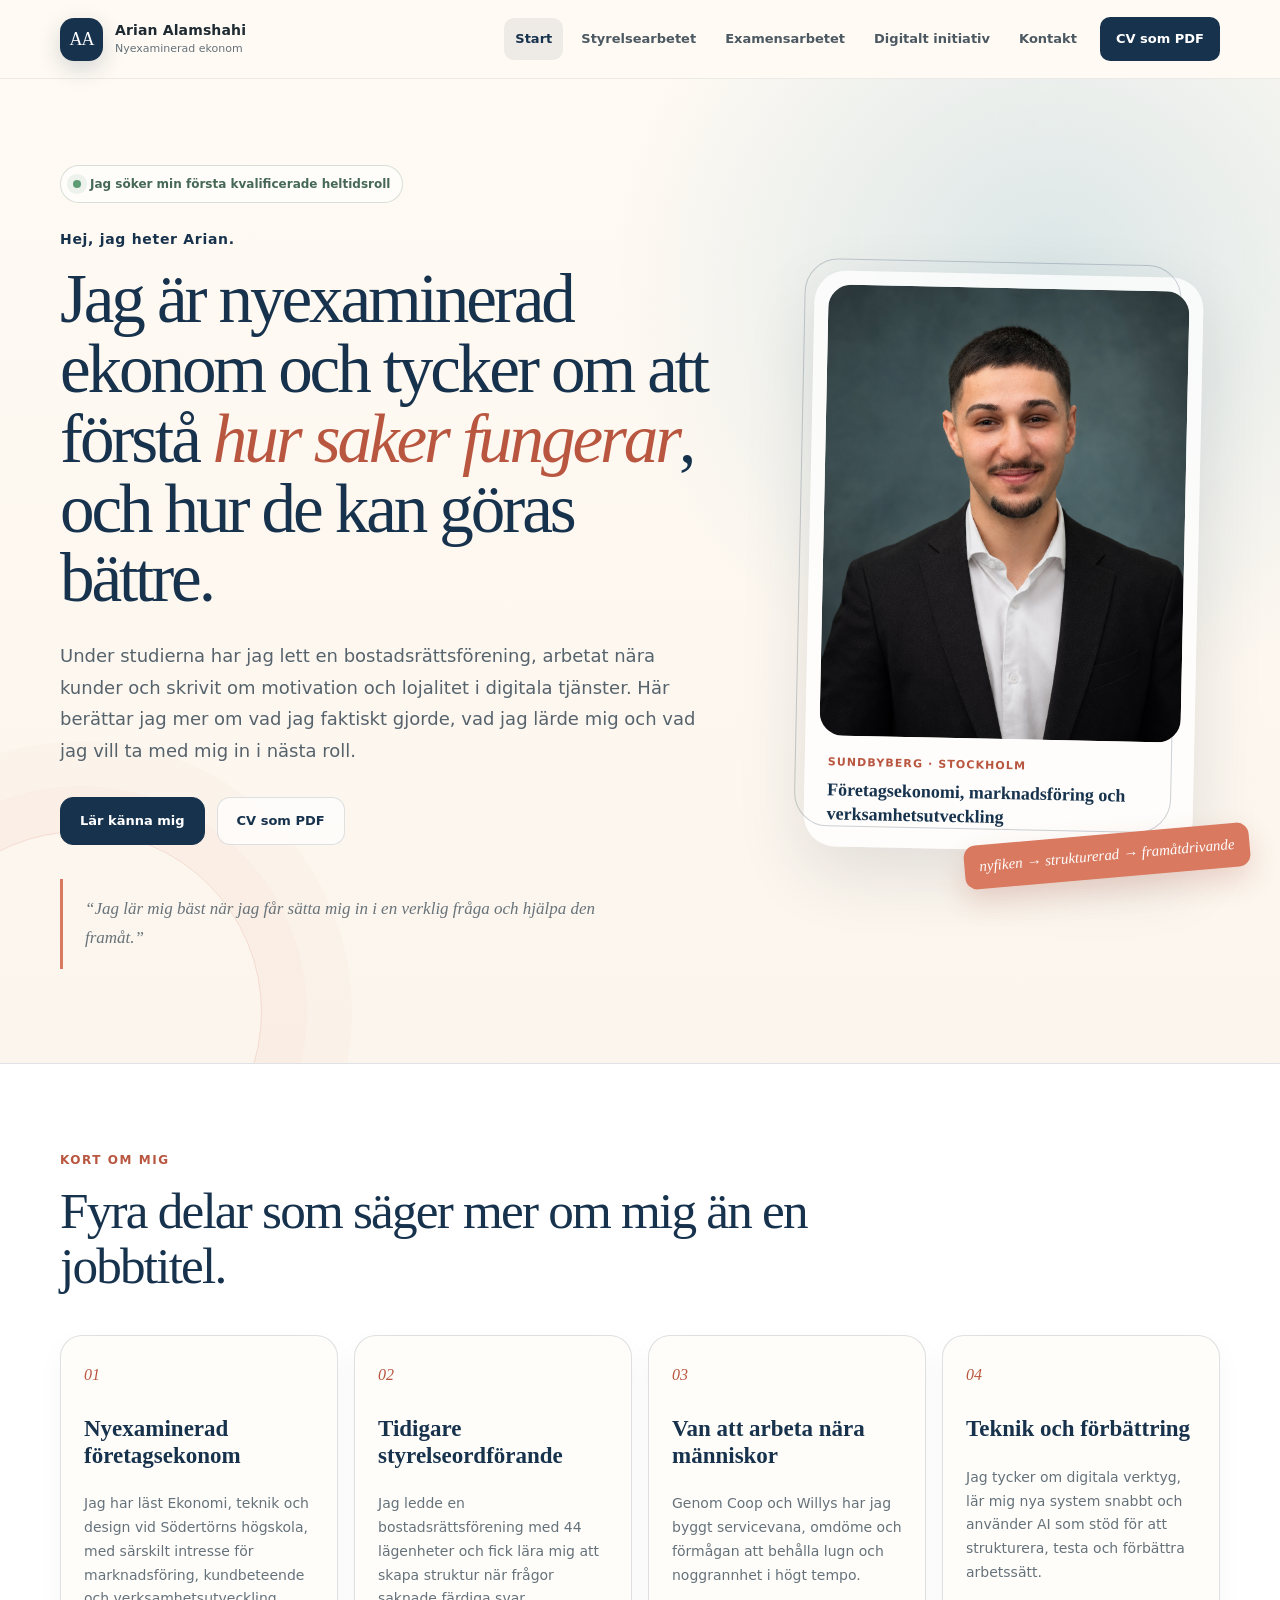
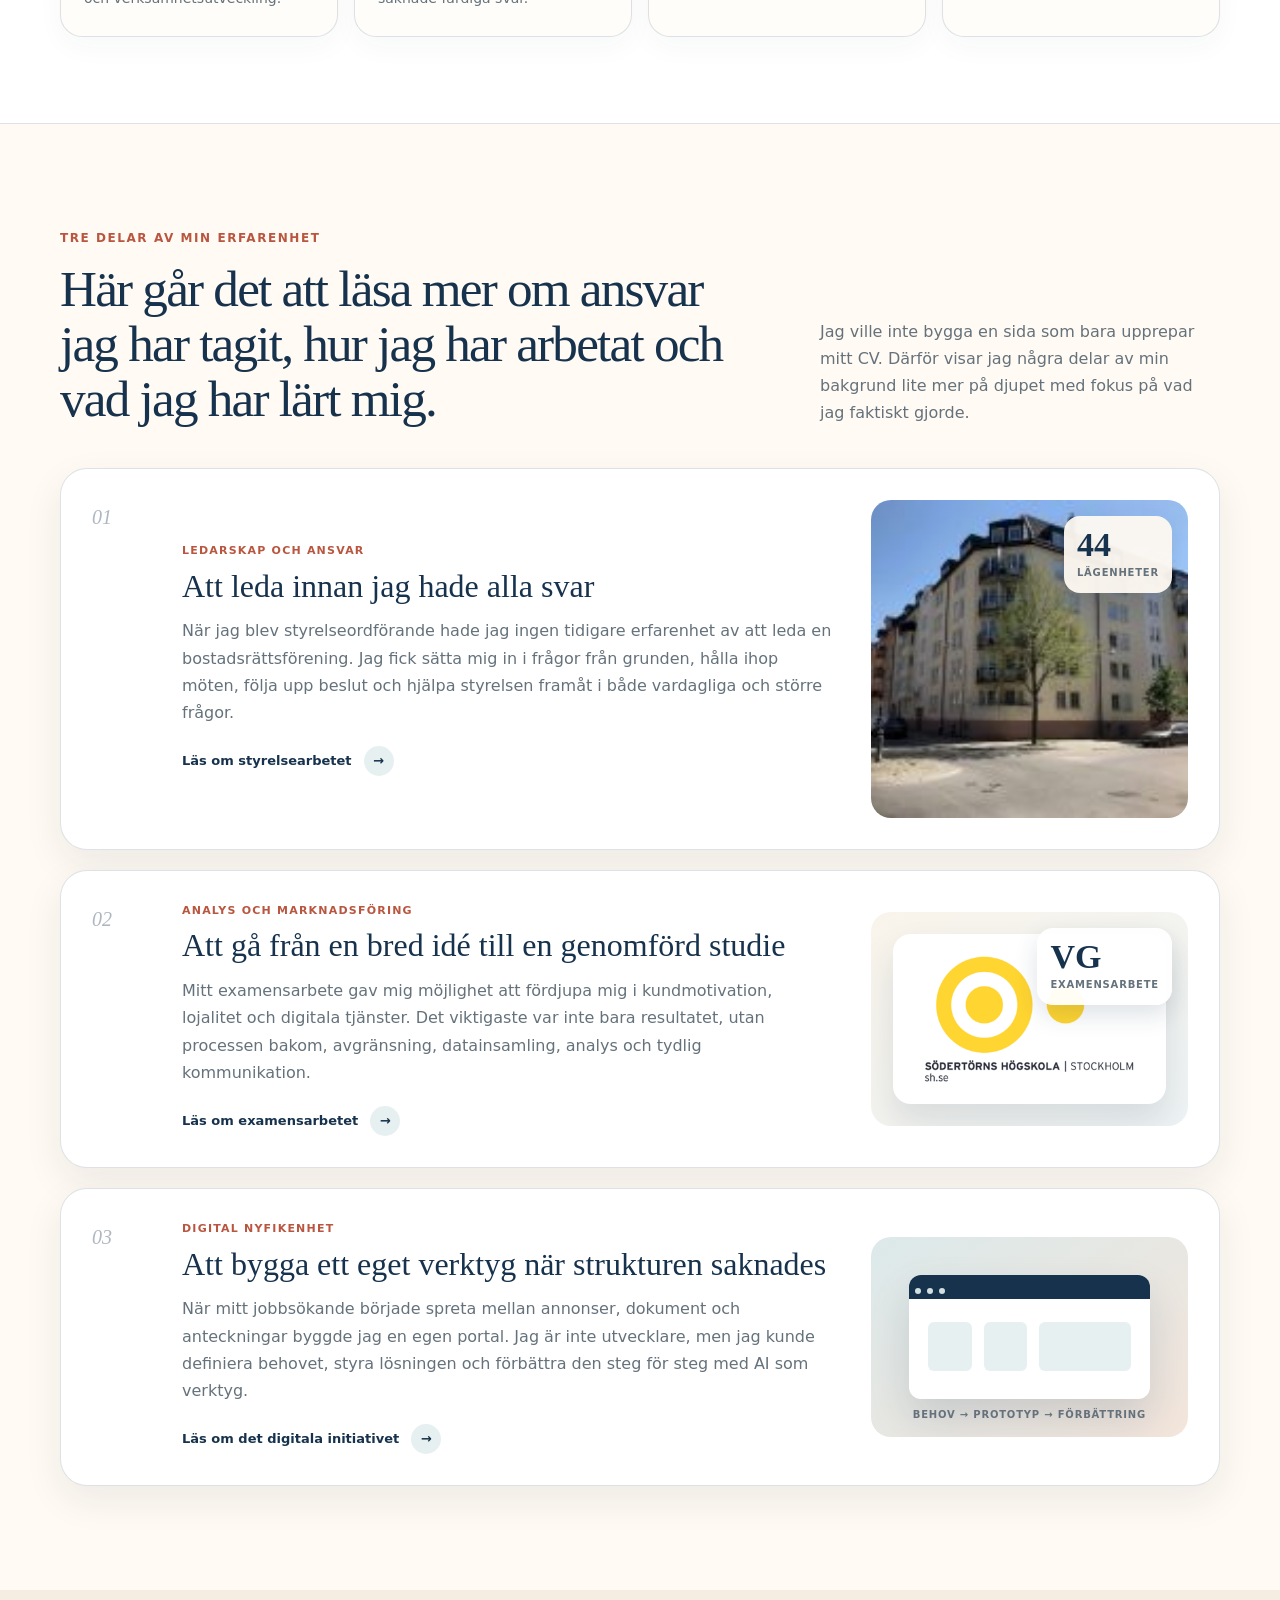
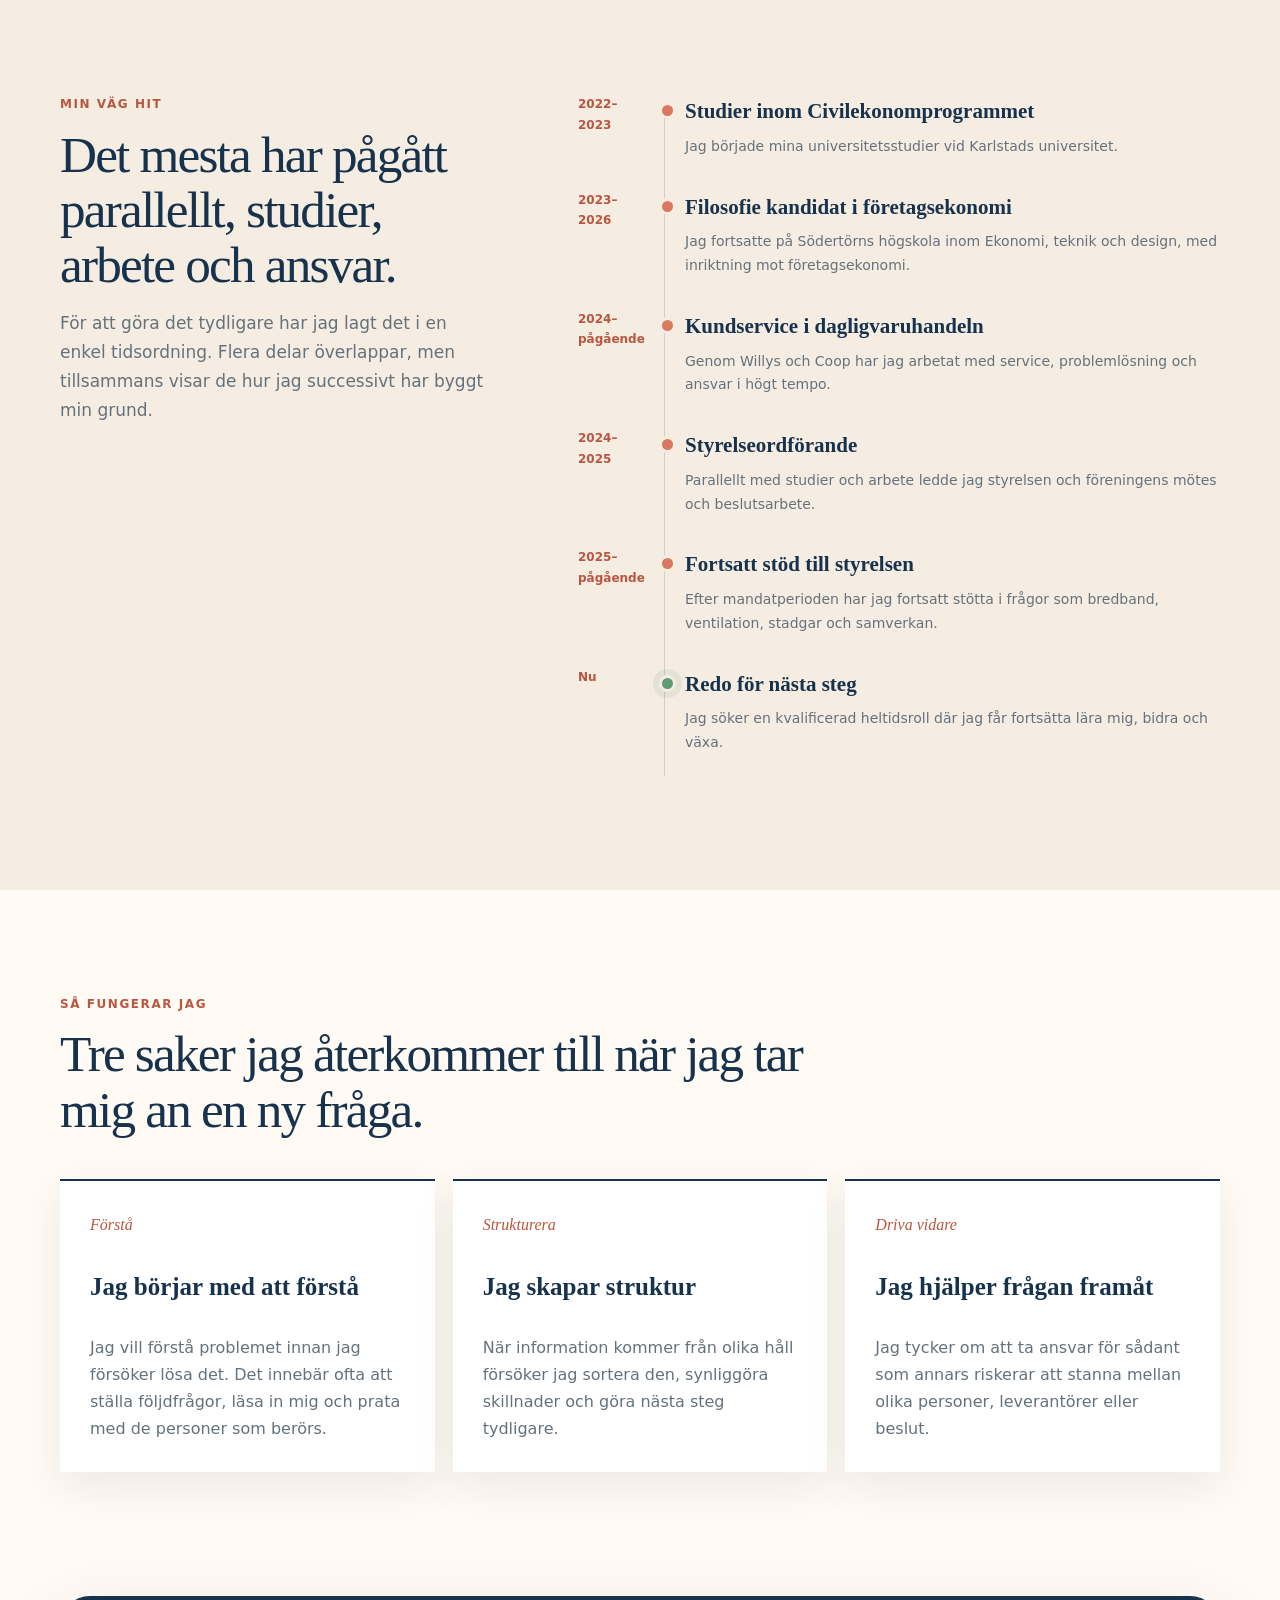
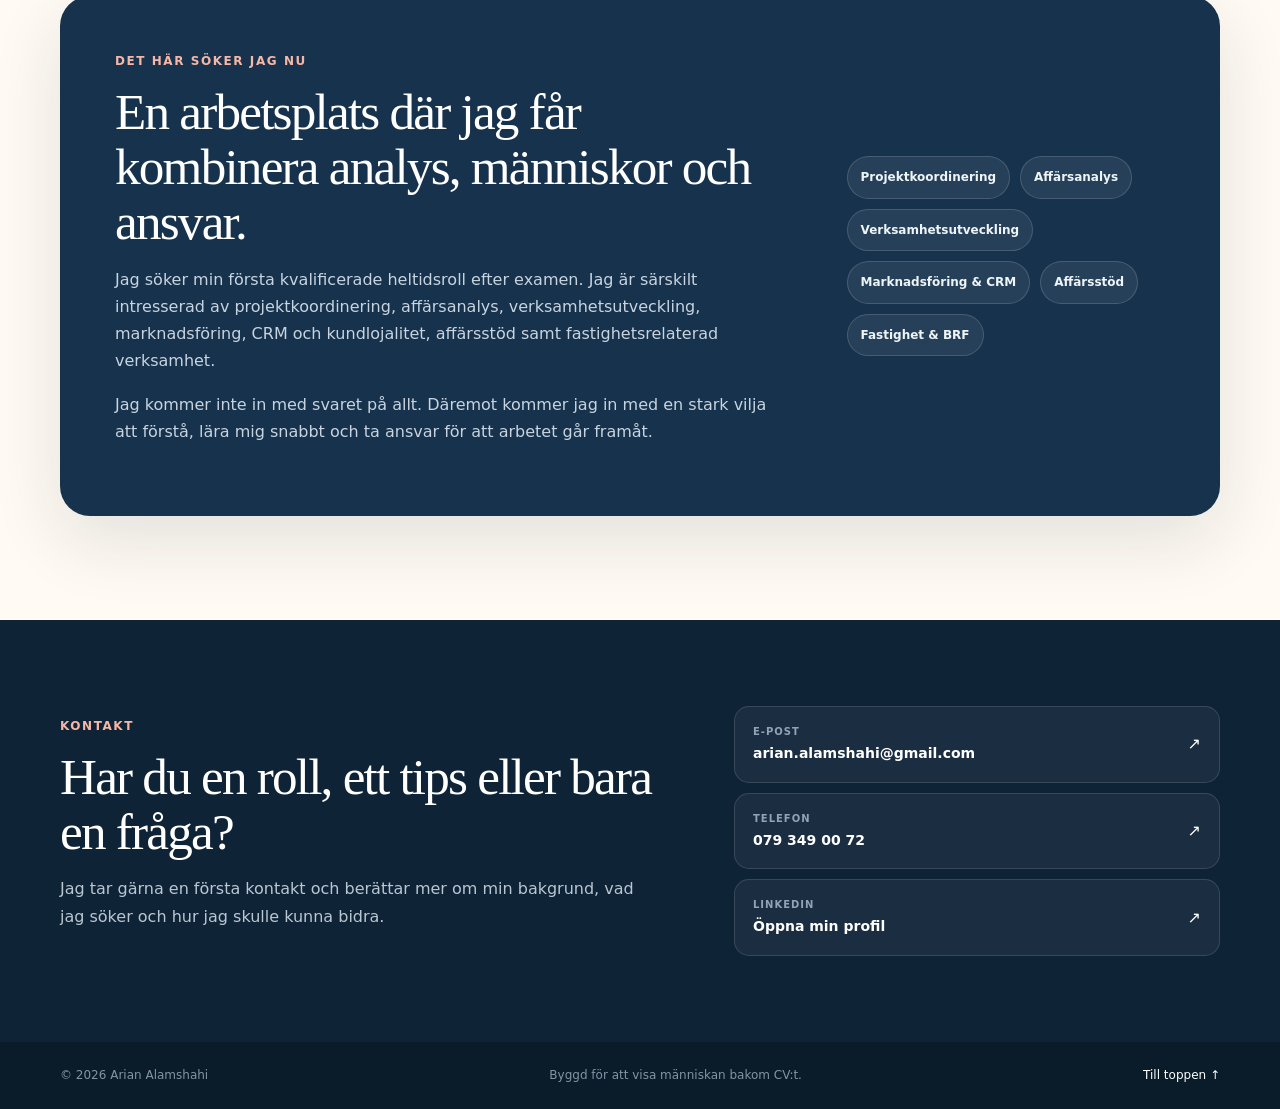
==== commit a48da662: "Update index.html" ====
--- a/index.html
+++ b/index.html
@@ -98,7 +98,7 @@
       <div class="shell">
         <div class="section-intro wide reveal">
           <div><p class="kicker">Tre delar av min erfarenhet</p><h2>Här går det att läsa mer om ansvar jag har tagit, hur jag har arbetat och vad jag har lärt mig.</h2></div>
-          <p>Jag ville inte bygga en sida som bara upprepar mitt CV. Därför visar jag några delar av min bakgrund lite mer på djupet, i jag form och med fokus på vad jag faktiskt gjorde.</p>
+          <p>Jag ville inte bygga en sida som bara upprepar mitt CV. Därför visar jag några delar av min bakgrund lite mer på djupet med fokus på vad jag faktiskt gjorde.</p>
         </div>
 
         <div class="story-list">
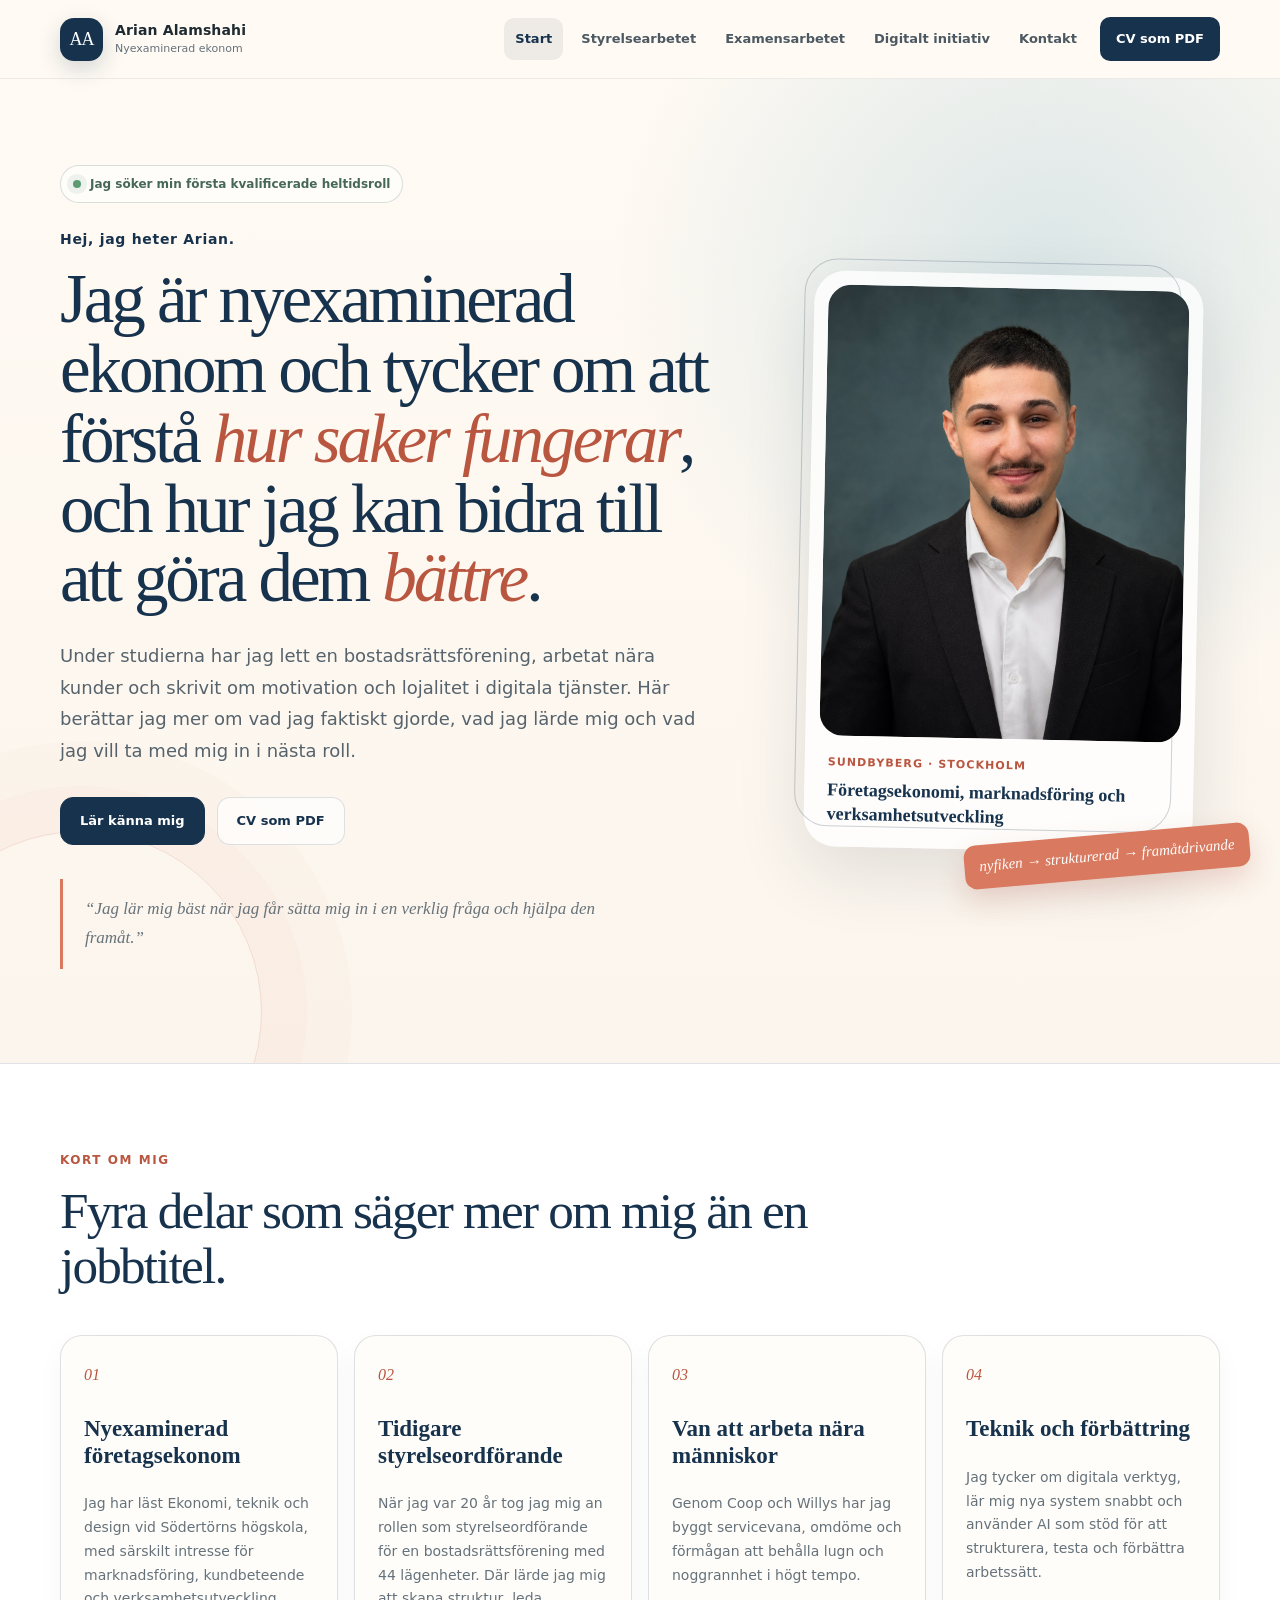
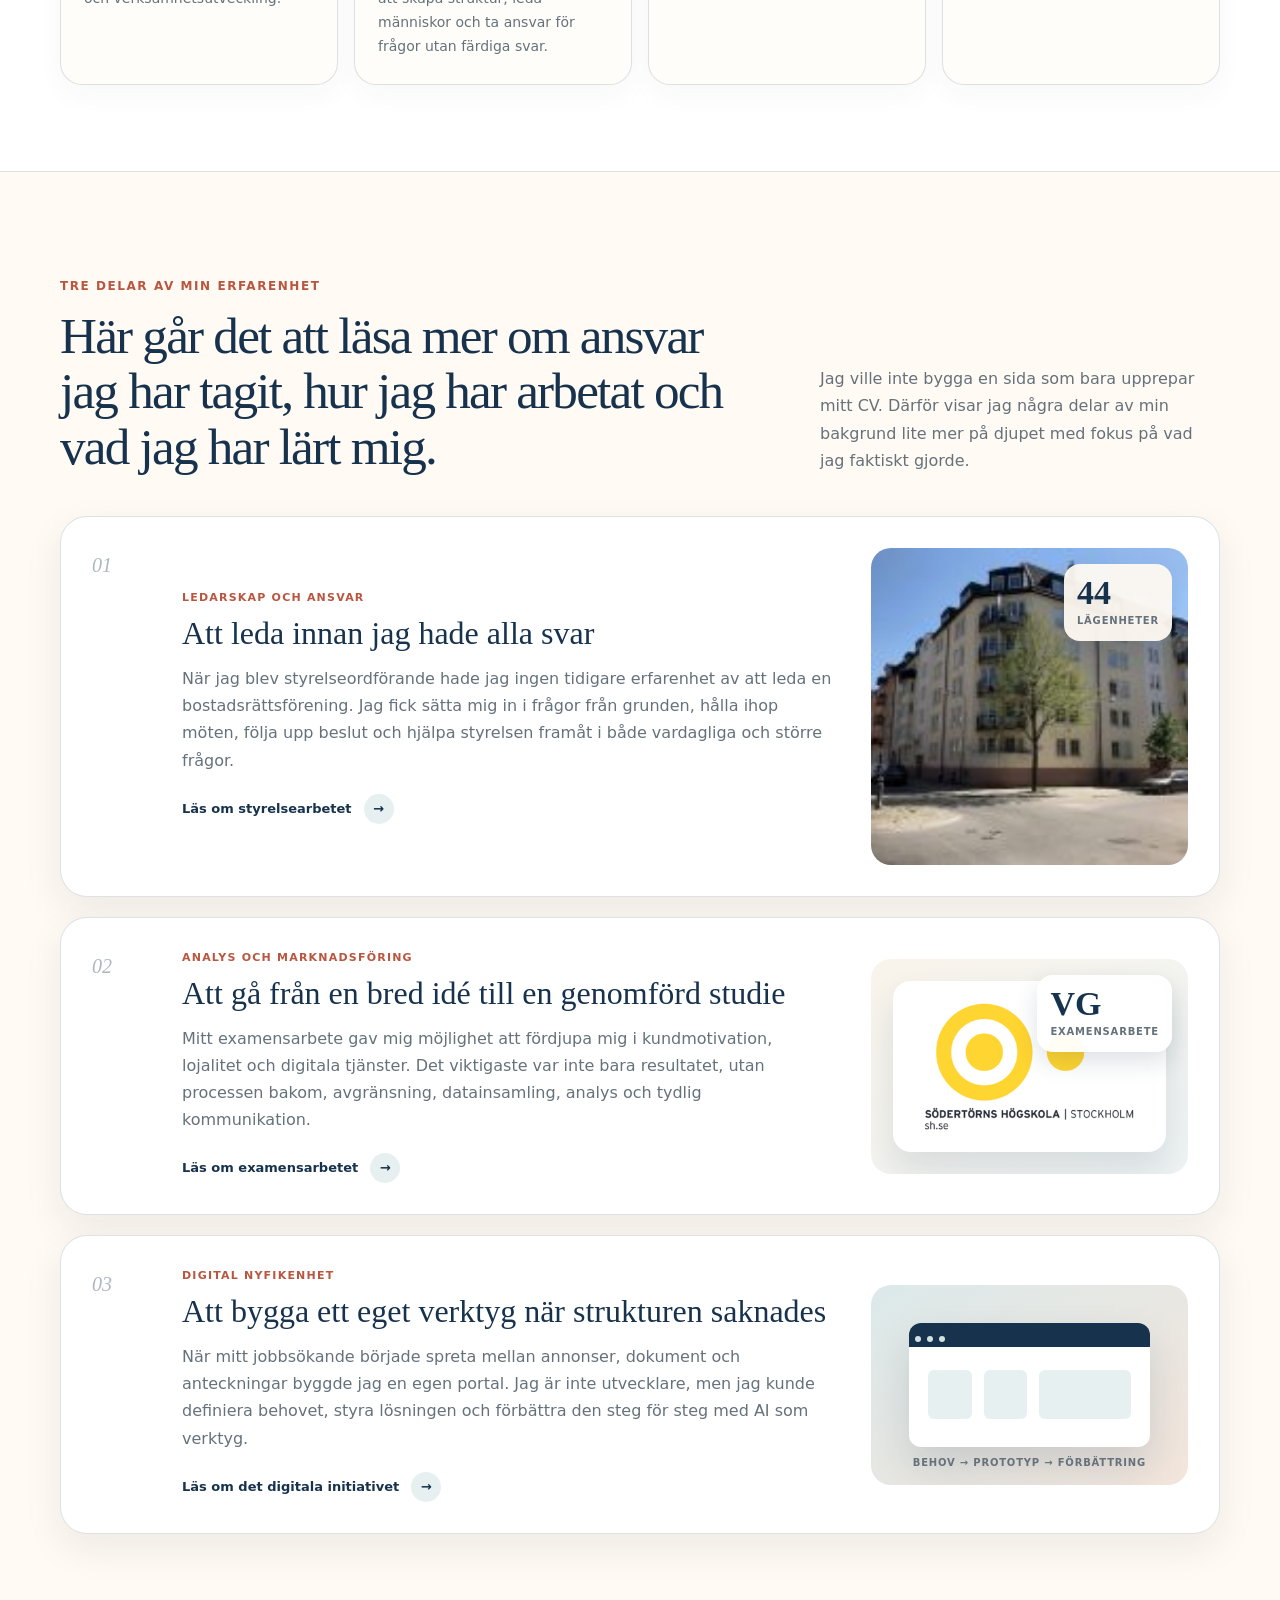
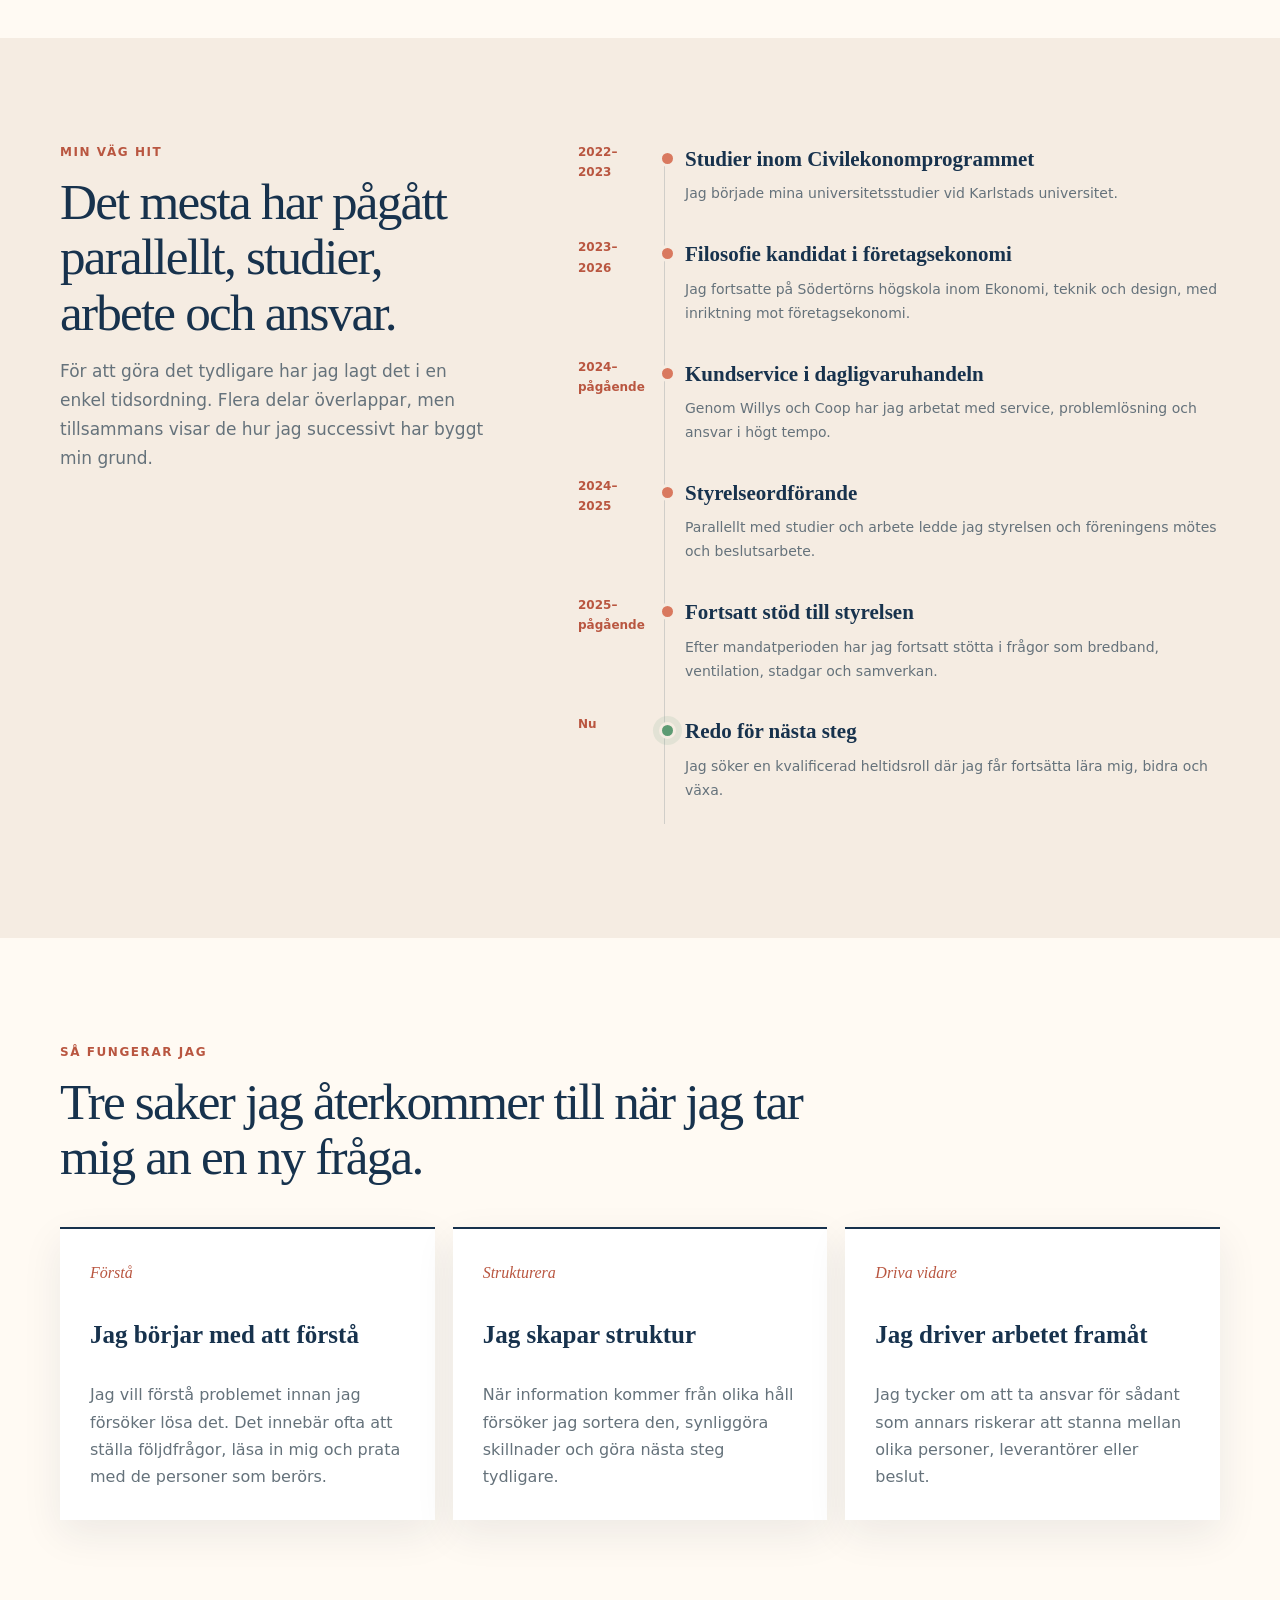
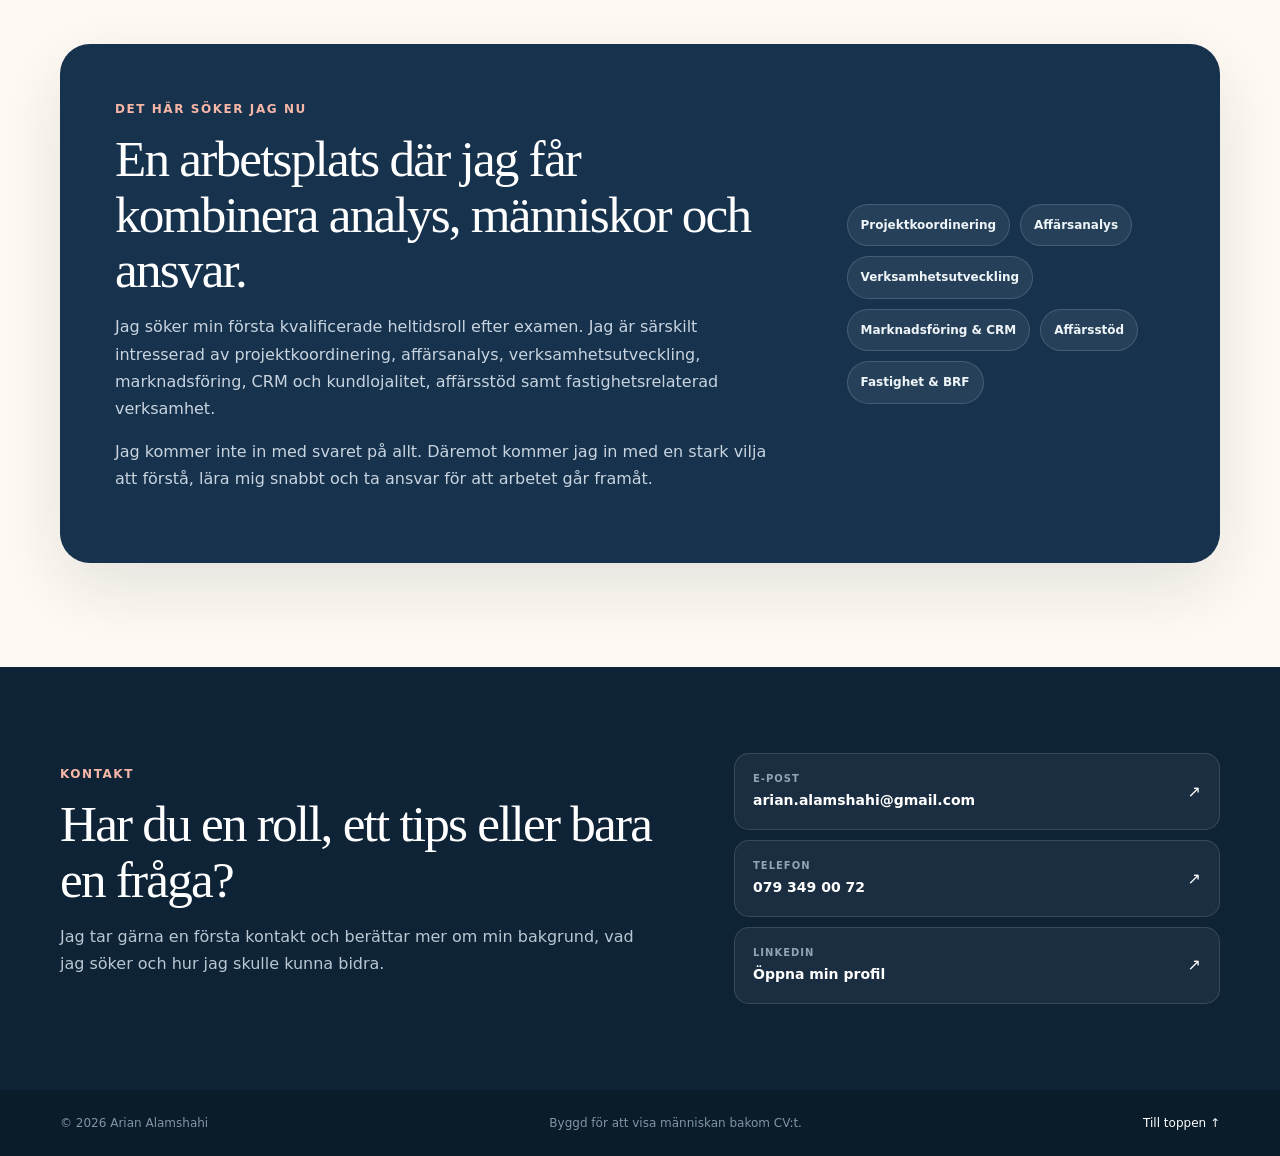
==== commit 31864432: "Update index.html" ====
--- a/index.html
+++ b/index.html
@@ -57,7 +57,7 @@
         <div class="hero-copy reveal">
           <div class="availability"><span></span> Jag söker min första kvalificerade heltidsroll</div>
           <p class="kicker">Hej, jag heter Arian.</p>
-          <h1>Jag är nyexaminerad ekonom och tycker om att förstå <em>hur saker fungerar</em>, och hur de kan göras bättre.</h1>
+          <h1>Jag är nyexaminerad ekonom och tycker om att förstå <em>hur saker fungerar</em>, och hur jag kan bidra till att göra dem <em>bättre</em>.</h1>
           <p class="hero-lead">Under studierna har jag lett en bostadsrättsförening, arbetat nära kunder och skrivit om motivation och lojalitet i digitala tjänster. Här berättar jag mer om vad jag faktiskt gjorde, vad jag lärde mig och vad jag vill ta med mig in i nästa roll.</p>
           <div class="hero-actions">
             <a class="button primary" href="#lar-kanna-mig">Lär känna mig</a>
@@ -87,7 +87,11 @@
         </div>
         <div class="snapshot-grid">
           <article class="snapshot reveal"><span>01</span><h3>Nyexaminerad företagsekonom</h3><p>Jag har läst Ekonomi, teknik och design vid Södertörns högskola, med särskilt intresse för marknadsföring, kundbeteende och verksamhetsutveckling.</p></article>
-          <article class="snapshot reveal"><span>02</span><h3>Tidigare styrelseordförande</h3><p>Jag ledde en bostadsrättsförening med 44 lägenheter och fick lära mig att skapa struktur när frågor saknade färdiga svar.</p></article>
+          <article class="snapshot reveal">
+  <span>02</span>
+  <h3>Tidigare styrelseordförande</h3>
+  <p>När jag var 20 år tog jag mig an rollen som styrelseordförande för en bostadsrättsförening med 44 lägenheter. Där lärde jag mig att skapa struktur, leda människor och ta ansvar för frågor utan färdiga svar.</p>
+</article>
           <article class="snapshot reveal"><span>03</span><h3>Van att arbeta nära människor</h3><p>Genom Coop och Willys har jag byggt servicevana, omdöme och förmågan att behålla lugn och noggrannhet i högt tempo.</p></article>
           <article class="snapshot reveal"><span>04</span><h3>Teknik och förbättring</h3><p>Jag tycker om digitala verktyg, lär mig nya system snabbt och använder AI som stöd för att strukturera, testa och förbättra arbetssätt.</p></article>
         </div>
@@ -170,7 +174,11 @@
         <div class="principle-grid">
           <article class="principle reveal"><span>Förstå</span><h3>Jag börjar med att förstå</h3><p>Jag vill förstå problemet innan jag försöker lösa det. Det innebär ofta att ställa följdfrågor, läsa in mig och prata med de personer som berörs.</p></article>
           <article class="principle reveal"><span>Strukturera</span><h3>Jag skapar struktur</h3><p>När information kommer från olika håll försöker jag sortera den, synliggöra skillnader och göra nästa steg tydligare.</p></article>
-          <article class="principle reveal"><span>Driva vidare</span><h3>Jag hjälper frågan framåt</h3><p>Jag tycker om att ta ansvar för sådant som annars riskerar att stanna mellan olika personer, leverantörer eller beslut.</p></article>
+          <article class="principle reveal">
+  <span>Driva vidare</span>
+  <h3>Jag driver arbetet framåt</h3>
+  <p>Jag tycker om att ta ansvar för sådant som annars riskerar att stanna mellan olika personer, leverantörer eller beslut.</p>
+</article>
         </div>
       </div>
     </section>
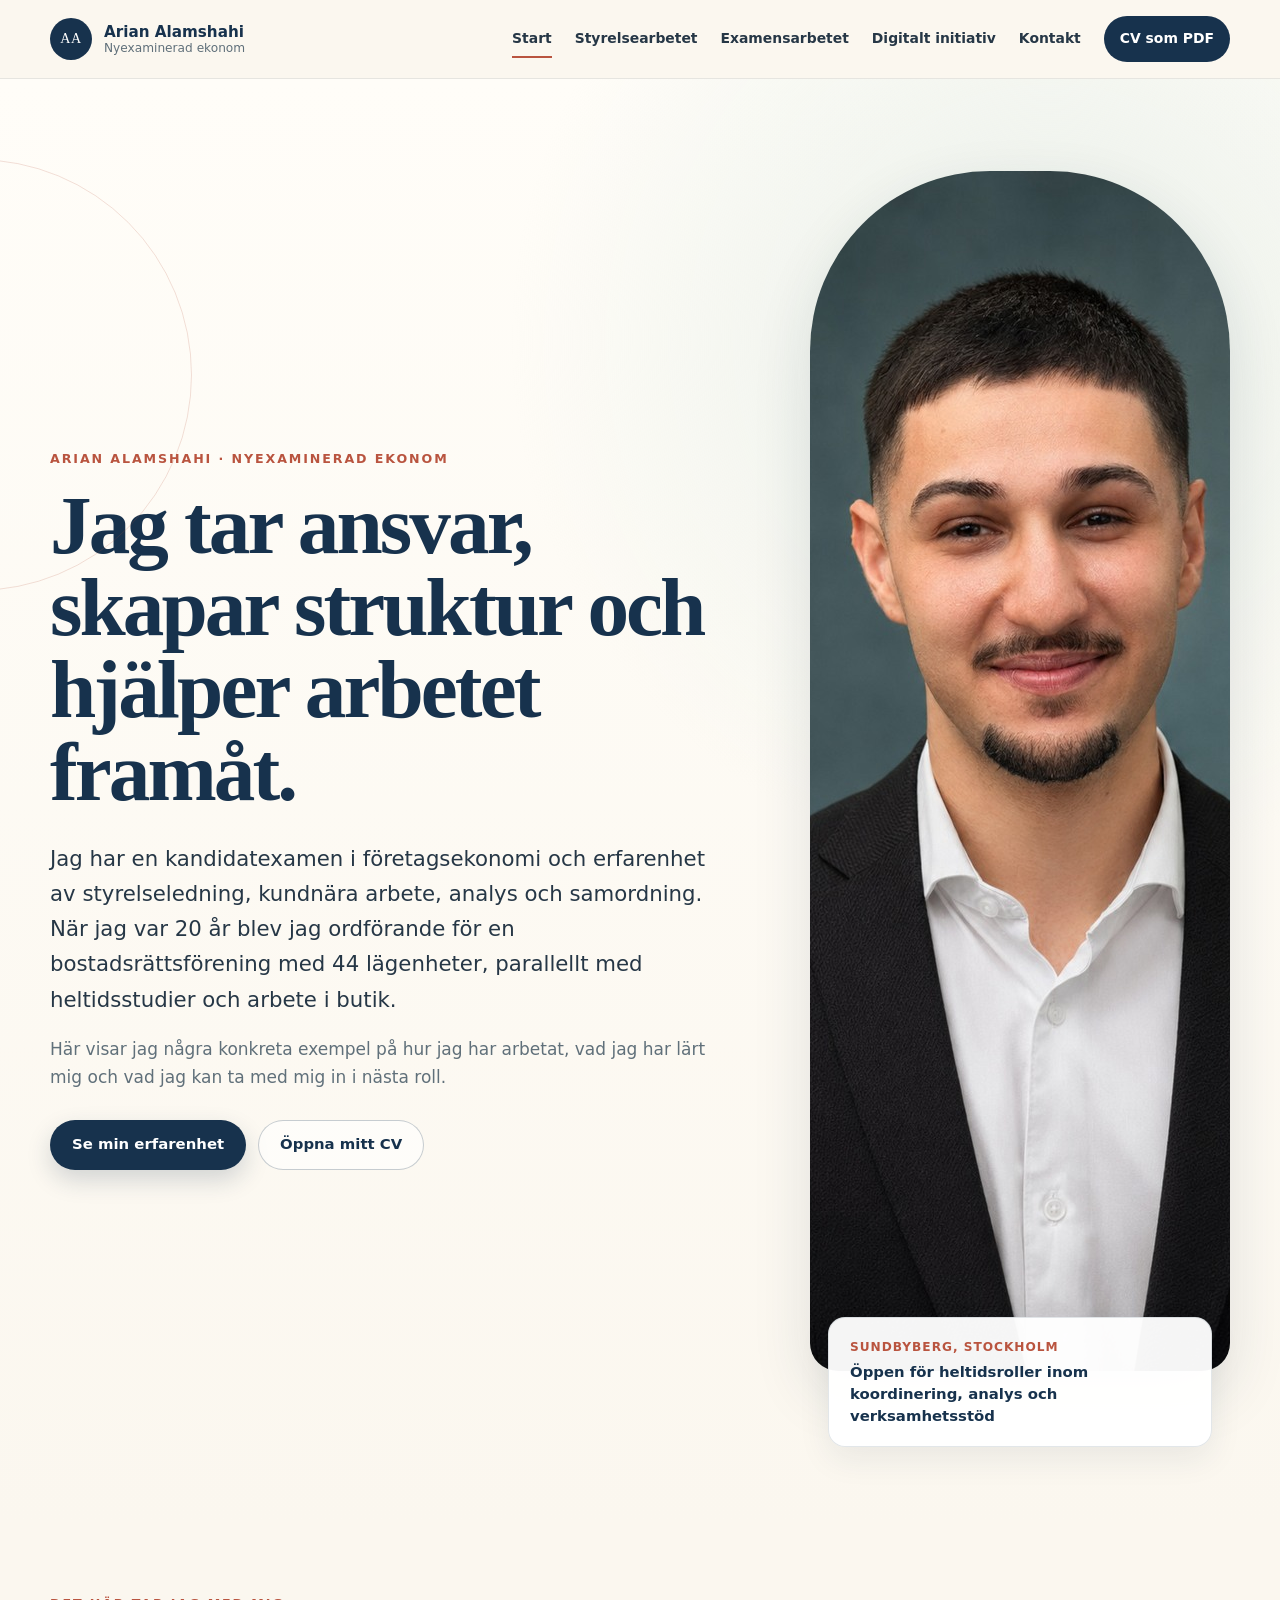
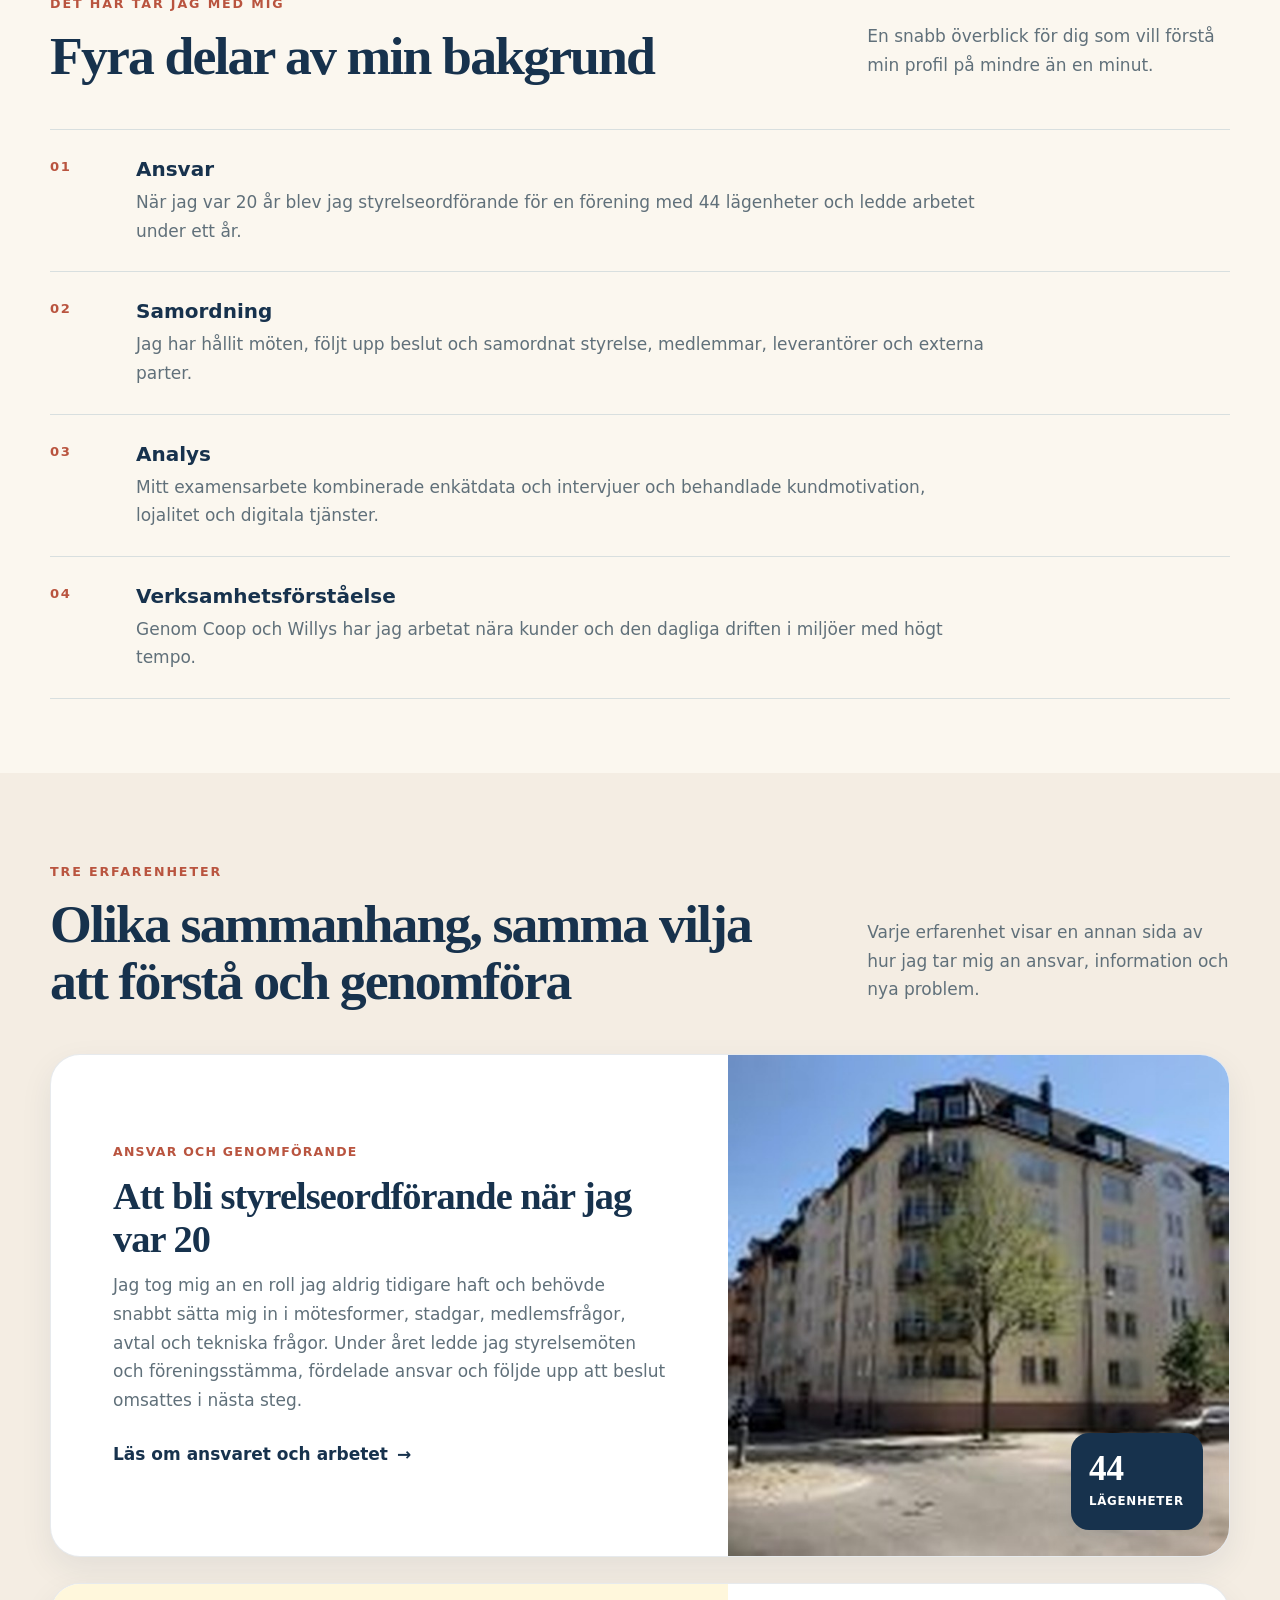
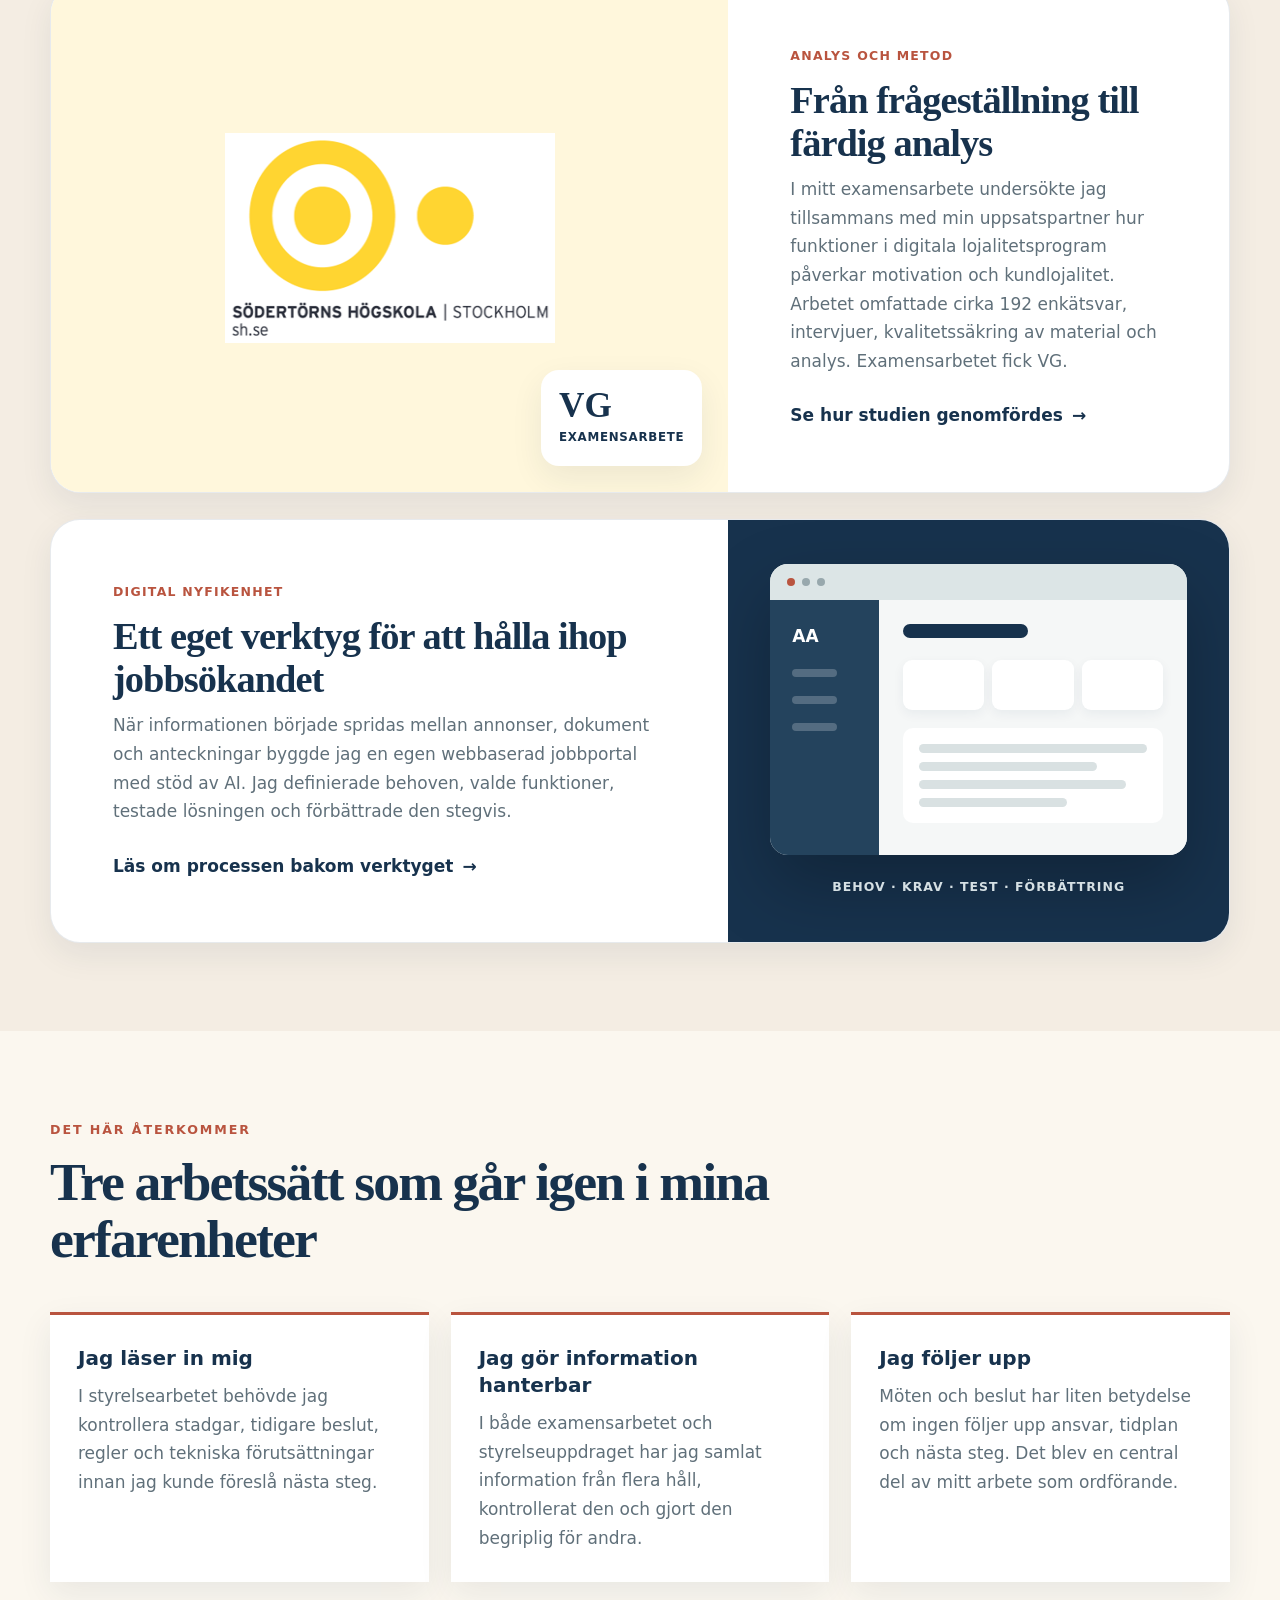
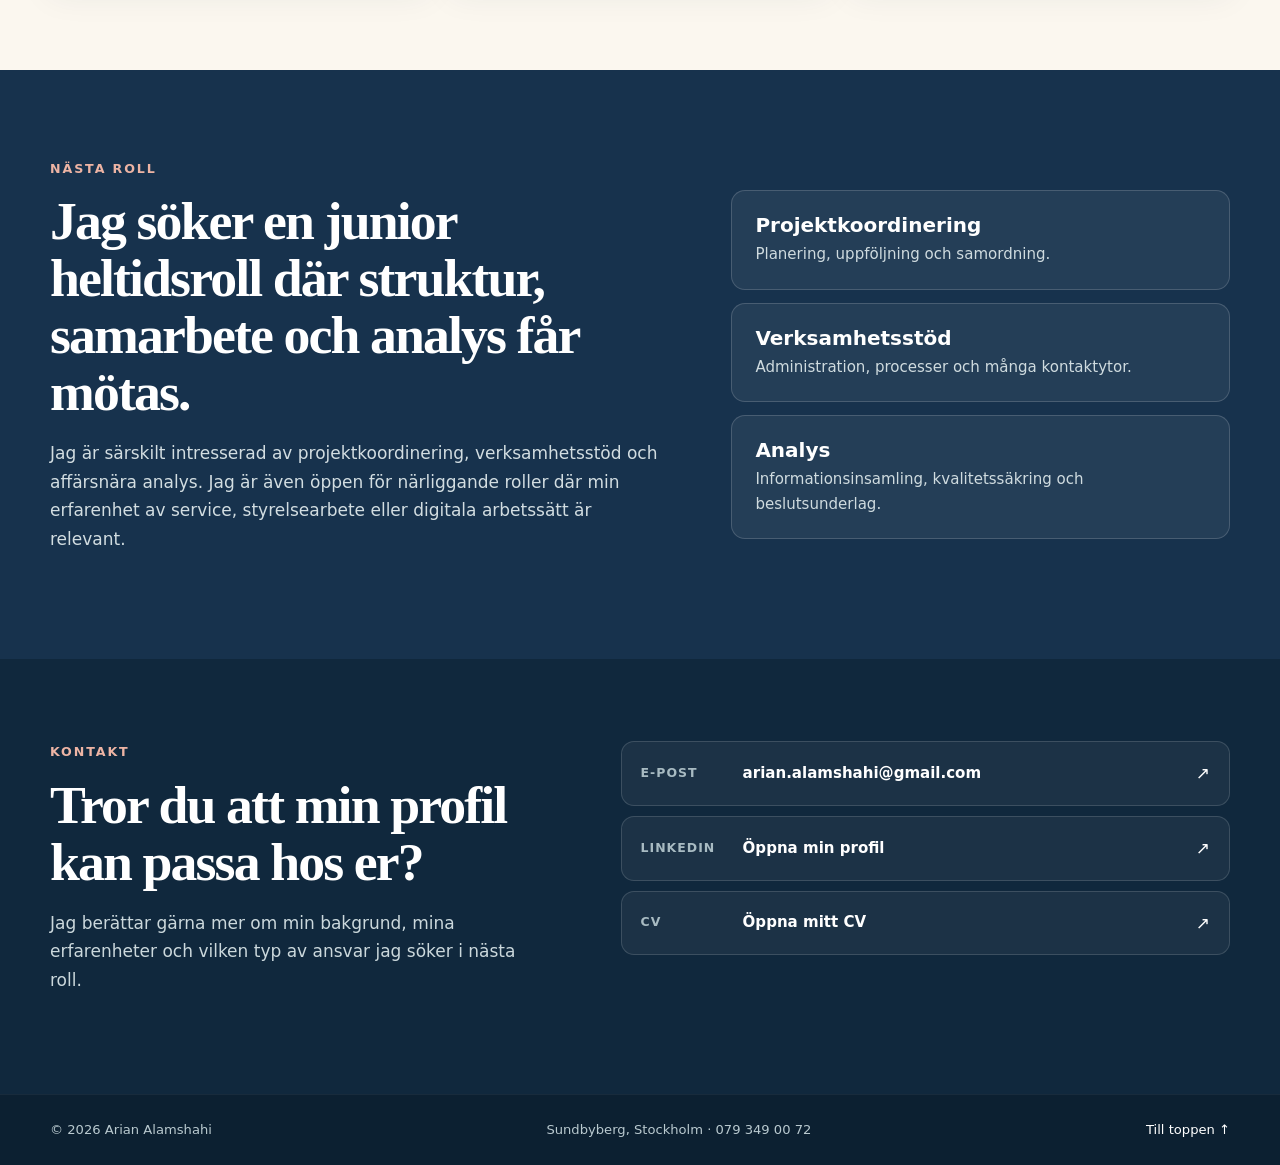
==== commit 26c87bfe: "Add files via upload" ====
--- a/index.html
+++ b/index.html
@@ -4,12 +4,17 @@
   <meta charset="utf-8">
   <meta name="viewport" content="width=device-width, initial-scale=1">
   <meta name="theme-color" content="#17324d">
-  <meta name="description" content="Arian Alamshahi, nyexaminerad företagsekonom med erfarenhet av styrelseledning, analys, kundservice och digital förbättring.">
+  <meta name="description" content="Arian Alamshahi är nyexaminerad ekonom med erfarenhet av styrelseledning, samordning, analys och kundnära arbete.">
+  <link rel="canonical" href="https://arianalamshahi.github.io/arianacv/">
   <meta property="og:title" content="Arian Alamshahi | Nyexaminerad ekonom">
-  <meta property="og:description" content="En personlig sida om min erfarenhet, mitt examensarbete och hur jag tar ansvar för frågor som behöver drivas framåt.">
+  <meta property="og:description" content="Erfarenheter, arbetsprover och CV inom ansvar, samordning och analys.">
   <meta property="og:type" content="website">
-  <meta property="og:url" content="https://arianalamshahi.github.io/arian-alam/">
-  <meta property="og:image" content="https://arianalamshahi.github.io/arian-alam/assets/og-image.png">
+  <meta property="og:locale" content="sv_SE">
+  <meta property="og:url" content="https://arianalamshahi.github.io/arianacv/">
+  <meta property="og:image" content="https://arianalamshahi.github.io/arianacv/assets/og-image.png">
+  <meta property="og:image:width" content="1200">
+  <meta property="og:image:height" content="630">
+  <meta name="twitter:card" content="summary_large_image">
   <title>Arian Alamshahi | Nyexaminerad ekonom</title>
   <link rel="icon" href="./assets/favicon.svg" type="image/svg+xml">
   <link rel="stylesheet" href="./styles.css">
@@ -19,9 +24,15 @@
     "@context": "https://schema.org",
     "@type": "Person",
     "name": "Arian Alamshahi",
-    "jobTitle": "Nyexaminerad företagsekonom",
-    "url": "https://arianalamshahi.github.io/arian-alam/",
-    "address": {"@type": "PostalAddress", "addressLocality": "Sundbyberg", "addressCountry": "SE"},
+    "jobTitle": "Nyexaminerad ekonom",
+    "url": "https://arianalamshahi.github.io/arianacv/",
+    "image": "https://arianalamshahi.github.io/arianacv/assets/arian-alamshahi.jpg",
+    "address": {
+      "@type": "PostalAddress",
+      "addressLocality": "Sundbyberg",
+      "addressRegion": "Stockholm",
+      "addressCountry": "SE"
+    },
     "email": "mailto:arian.alamshahi@gmail.com",
     "telephone": "+46793490072",
     "sameAs": ["https://www.linkedin.com/in/arian-alamshahi-92569528b/"]
@@ -34,12 +45,18 @@
   <header class="site-header" id="top">
     <div class="shell header-inner">
       <a class="brand" href="./index.html" aria-label="Arian Alamshahis startsida">
-        <span class="brand-mark">AA</span>
-        <span class="brand-copy"><strong>Arian Alamshahi</strong><small>Nyexaminerad ekonom</small></span>
+        <span class="brand-mark" aria-hidden="true">AA</span>
+        <span class="brand-copy">
+          <strong>Arian Alamshahi</strong>
+          <small>Nyexaminerad ekonom</small>
+        </span>
       </a>
+
       <button class="menu-button" id="menuButton" aria-expanded="false" aria-controls="mainNav">
-        <span></span><span></span><span></span><span class="sr-only">Öppna meny</span>
+        <span></span><span></span><span></span>
+        <span class="sr-only">Öppna meny</span>
       </button>
+
       <nav class="main-nav" id="mainNav" aria-label="Huvudmeny">
         <a data-nav="start" href="./index.html">Start</a>
         <a data-nav="styrelse" href="./styrelsearbetet.html">Styrelsearbetet</a>
@@ -52,164 +69,223 @@
   </header>
 
   <main id="main">
-    <section class="hero personal-hero">
+    <section class="hero">
       <div class="shell hero-grid">
         <div class="hero-copy reveal">
-          <div class="availability"><span></span> Jag söker min första kvalificerade heltidsroll</div>
-          <p class="kicker">Hej, jag heter Arian.</p>
-          <h1>Jag är nyexaminerad ekonom och tycker om att förstå <em>hur saker fungerar</em>, och hur jag kan bidra till att göra dem <em>bättre</em>.</h1>
-          <p class="hero-lead">Under studierna har jag lett en bostadsrättsförening, arbetat nära kunder och skrivit om motivation och lojalitet i digitala tjänster. Här berättar jag mer om vad jag faktiskt gjorde, vad jag lärde mig och vad jag vill ta med mig in i nästa roll.</p>
+          <p class="kicker">Arian Alamshahi · Nyexaminerad ekonom</p>
+          <h1>Jag tar ansvar, skapar struktur och hjälper arbetet framåt.</h1>
+          <p class="hero-lead">
+            Jag har en kandidatexamen i företagsekonomi och erfarenhet av styrelseledning, kundnära arbete, analys och samordning. När jag var 20 år blev jag ordförande för en bostadsrättsförening med 44 lägenheter, parallellt med heltidsstudier och arbete i butik.
+          </p>
+          <p class="hero-support">
+            Här visar jag några konkreta exempel på hur jag har arbetat, vad jag har lärt mig och vad jag kan ta med mig in i nästa roll.
+          </p>
           <div class="hero-actions">
-            <a class="button primary" href="#lar-kanna-mig">Lär känna mig</a>
-            <a class="button secondary" href="./Arian_Alamshahi_CV.pdf" target="_blank" rel="noopener">CV som PDF</a>
-          </div>
-          <blockquote class="personal-quote">“Jag lär mig bäst när jag får sätta mig in i en verklig fråga och hjälpa den framåt.”</blockquote>
-        </div>
-
-        <div class="portrait-wrap reveal">
-          <div class="portrait-card">
-            <img src="./assets/arian-portrait.jpg" onerror="this.onerror=null;this.src='./assets/portrait-placeholder.svg';" alt="Porträtt av Arian Alamshahi">
-            <div class="portrait-note">
-              <span>Sundbyberg · Stockholm</span>
-              <strong>Företagsekonomi, marknadsföring och verksamhetsutveckling</strong>
-            </div>
-          </div>
-          <div class="handwritten-note" aria-hidden="true">nyfiken → strukturerad → framåtdrivande</div>
-        </div>
-      </div>
-    </section>
-
-    <section class="intro-strip" id="lar-kanna-mig">
+            <a class="button primary" href="#erfarenheter">Se min erfarenhet</a>
+            <a class="button secondary" href="./Arian_Alamshahi_CV.pdf" target="_blank" rel="noopener">Öppna mitt CV</a>
+          </div>
+        </div>
+
+        <div class="portrait-panel reveal">
+          <div class="portrait-frame">
+            <img src="./assets/arian-alamshahi.jpg" width="960" height="1200" alt="Porträtt av Arian Alamshahi">
+          </div>
+          <div class="portrait-caption">
+            <span>Sundbyberg, Stockholm</span>
+            <strong>Öppen för heltidsroller inom koordinering, analys och verksamhetsstöd</strong>
+          </div>
+        </div>
+      </div>
+    </section>
+
+    <section class="section compact-section" aria-labelledby="takes-heading">
       <div class="shell">
-        <div class="section-intro reveal">
-          <p class="kicker">Kort om mig</p>
-          <h2>Fyra delar som säger mer om mig än en jobbtitel.</h2>
-        </div>
-        <div class="snapshot-grid">
-          <article class="snapshot reveal"><span>01</span><h3>Nyexaminerad företagsekonom</h3><p>Jag har läst Ekonomi, teknik och design vid Södertörns högskola, med särskilt intresse för marknadsföring, kundbeteende och verksamhetsutveckling.</p></article>
-          <article class="snapshot reveal">
-  <span>02</span>
-  <h3>Tidigare styrelseordförande</h3>
-  <p>När jag var 20 år tog jag mig an rollen som styrelseordförande för en bostadsrättsförening med 44 lägenheter. Där lärde jag mig att skapa struktur, leda människor och ta ansvar för frågor utan färdiga svar.</p>
-</article>
-          <article class="snapshot reveal"><span>03</span><h3>Van att arbeta nära människor</h3><p>Genom Coop och Willys har jag byggt servicevana, omdöme och förmågan att behålla lugn och noggrannhet i högt tempo.</p></article>
-          <article class="snapshot reveal"><span>04</span><h3>Teknik och förbättring</h3><p>Jag tycker om digitala verktyg, lär mig nya system snabbt och använder AI som stöd för att strukturera, testa och förbättra arbetssätt.</p></article>
-        </div>
-      </div>
-    </section>
-
-    <section class="section stories-section">
+        <div class="section-heading reveal">
+          <div>
+            <p class="kicker">Det här tar jag med mig</p>
+            <h2 id="takes-heading">Fyra delar av min bakgrund</h2>
+          </div>
+          <p>En snabb överblick för dig som vill förstå min profil på mindre än en minut.</p>
+        </div>
+
+        <div class="evidence-list">
+          <article class="evidence-item reveal">
+            <span>01</span>
+            <div>
+              <h3>Ansvar</h3>
+              <p>När jag var 20 år blev jag styrelseordförande för en förening med 44 lägenheter och ledde arbetet under ett år.</p>
+            </div>
+          </article>
+          <article class="evidence-item reveal">
+            <span>02</span>
+            <div>
+              <h3>Samordning</h3>
+              <p>Jag har hållit möten, följt upp beslut och samordnat styrelse, medlemmar, leverantörer och externa parter.</p>
+            </div>
+          </article>
+          <article class="evidence-item reveal">
+            <span>03</span>
+            <div>
+              <h3>Analys</h3>
+              <p>Mitt examensarbete kombinerade enkätdata och intervjuer och behandlade kundmotivation, lojalitet och digitala tjänster.</p>
+            </div>
+          </article>
+          <article class="evidence-item reveal">
+            <span>04</span>
+            <div>
+              <h3>Verksamhetsförståelse</h3>
+              <p>Genom Coop och Willys har jag arbetat nära kunder och den dagliga driften i miljöer med högt tempo.</p>
+            </div>
+          </article>
+        </div>
+      </div>
+    </section>
+
+    <section class="section warm-section" id="erfarenheter" aria-labelledby="experience-heading">
       <div class="shell">
-        <div class="section-intro wide reveal">
-          <div><p class="kicker">Tre delar av min erfarenhet</p><h2>Här går det att läsa mer om ansvar jag har tagit, hur jag har arbetat och vad jag har lärt mig.</h2></div>
-          <p>Jag ville inte bygga en sida som bara upprepar mitt CV. Därför visar jag några delar av min bakgrund lite mer på djupet med fokus på vad jag faktiskt gjorde.</p>
-        </div>
-
-        <div class="story-list">
+        <div class="section-heading reveal">
+          <div>
+            <p class="kicker">Tre erfarenheter</p>
+            <h2 id="experience-heading">Olika sammanhang, samma vilja att förstå och genomföra</h2>
+          </div>
+          <p>Varje erfarenhet visar en annan sida av hur jag tar mig an ansvar, information och nya problem.</p>
+        </div>
+
+        <div class="story-stack">
           <article class="story-card reveal">
-            <div class="story-number">01</div>
             <div class="story-copy">
-              <p class="story-label">Ledarskap och ansvar</p>
-              <h3>Att leda innan jag hade alla svar</h3>
-              <p>När jag blev styrelseordförande hade jag ingen tidigare erfarenhet av att leda en bostadsrättsförening. Jag fick sätta mig in i frågor från grunden, hålla ihop möten, följa upp beslut och hjälpa styrelsen framåt i både vardagliga och större frågor.</p>
-              <a class="arrow-link" href="./styrelsearbetet.html">Läs om styrelsearbetet <span>→</span></a>
-            </div>
-            <div class="story-visual photo-panel">
-              <img src="./assets/brf-stugan.jpg" alt="Fastigheten i bostadsrättsföreningen där Arian var styrelseordförande">
-              <div class="story-badge"><b>44</b><small>lägenheter</small></div>
+              <p class="story-label">Ansvar och genomförande</p>
+              <h3>Att bli styrelseordförande när jag var 20</h3>
+              <p>Jag tog mig an en roll jag aldrig tidigare haft och behövde snabbt sätta mig in i mötesformer, stadgar, medlemsfrågor, avtal och tekniska frågor. Under året ledde jag styrelsemöten och föreningsstämma, fördelade ansvar och följde upp att beslut omsattes i nästa steg.</p>
+              <a class="arrow-link" href="./styrelsearbetet.html">Läs om ansvaret och arbetet <span aria-hidden="true">→</span></a>
+            </div>
+            <div class="story-media building-media">
+              <img src="./assets/brf-stugan.jpg" width="700" height="700" alt="Fastigheten i föreningen där Arian var styrelseordförande">
+              <div class="media-stat"><strong>44</strong><span>lägenheter</span></div>
+            </div>
+          </article>
+
+          <article class="story-card reverse reveal">
+            <div class="story-copy">
+              <p class="story-label">Analys och metod</p>
+              <h3>Från frågeställning till färdig analys</h3>
+              <p>I mitt examensarbete undersökte jag tillsammans med min uppsatspartner hur funktioner i digitala lojalitetsprogram påverkar motivation och kundlojalitet. Arbetet omfattade cirka 192 enkätsvar, intervjuer, kvalitetssäkring av material och analys. Examensarbetet fick VG.</p>
+              <a class="arrow-link" href="./examensarbetet.html">Se hur studien genomfördes <span aria-hidden="true">→</span></a>
+            </div>
+            <div class="story-media logo-media">
+              <img src="./assets/sodertorn-logo.png" width="341" height="210" alt="Södertörns högskolas logotyp">
+              <div class="media-stat light"><strong>VG</strong><span>examensarbete</span></div>
             </div>
           </article>
 
           <article class="story-card reveal">
-            <div class="story-number">02</div>
-            <div class="story-copy">
-              <p class="story-label">Analys och marknadsföring</p>
-              <h3>Att gå från en bred idé till en genomförd studie</h3>
-              <p>Mitt examensarbete gav mig möjlighet att fördjupa mig i kundmotivation, lojalitet och digitala tjänster. Det viktigaste var inte bara resultatet, utan processen bakom, avgränsning, datainsamling, analys och tydlig kommunikation.</p>
-              <a class="arrow-link" href="./examensarbetet.html">Läs om examensarbetet <span>→</span></a>
-            </div>
-            <div class="story-visual logo-panel">
-              <div class="logo-frame">
-                <img src="./assets/sodertorn-logo.png" alt="Södertörns högskolas logotyp">
-              </div>
-              <div class="story-badge story-badge-light"><b>VG</b><small>examensarbete</small></div>
-            </div>
-          </article>
-
-          <article class="story-card reveal">
-            <div class="story-number">03</div>
             <div class="story-copy">
               <p class="story-label">Digital nyfikenhet</p>
-              <h3>Att bygga ett eget verktyg när strukturen saknades</h3>
-              <p>När mitt jobbsökande började spreta mellan annonser, dokument och anteckningar byggde jag en egen portal. Jag är inte utvecklare, men jag kunde definiera behovet, styra lösningen och förbättra den steg för steg med AI som verktyg.</p>
-              <a class="arrow-link" href="./digitalt-initiativ.html">Läs om det digitala initiativet <span>→</span></a>
-            </div>
-            <div class="story-visual digital-visual" aria-hidden="true"><span class="mini-browser"><i></i><i></i><i></i><b></b><b></b><b></b></span><small>behov → prototyp → förbättring</small></div>
-          </article>
-        </div>
-      </div>
-    </section>
-
-    <section class="section warm-section">
-      <div class="shell split-layout">
+              <h3>Ett eget verktyg för att hålla ihop jobbsökandet</h3>
+              <p>När informationen började spridas mellan annonser, dokument och anteckningar byggde jag en egen webbaserad jobbportal med stöd av AI. Jag definierade behoven, valde funktioner, testade lösningen och förbättrade den stegvis.</p>
+              <a class="arrow-link" href="./digitalt-initiativ.html">Läs om processen bakom verktyget <span aria-hidden="true">→</span></a>
+            </div>
+            <div class="story-media portal-media" aria-hidden="true">
+              <div class="portal-window">
+                <div class="portal-top"><i></i><i></i><i></i></div>
+                <div class="portal-layout">
+                  <div class="portal-nav"><b>AA</b><span></span><span></span><span></span></div>
+                  <div class="portal-content"><strong></strong><div class="portal-kpis"><i></i><i></i><i></i></div><div class="portal-lines"><span></span><span></span><span></span><span></span></div></div>
+                </div>
+              </div>
+              <p>Behov · krav · test · förbättring</p>
+            </div>
+          </article>
+        </div>
+      </div>
+    </section>
+
+    <section class="section" aria-labelledby="pattern-heading">
+      <div class="shell">
+        <div class="section-heading reveal">
+          <div>
+            <p class="kicker">Det här återkommer</p>
+            <h2 id="pattern-heading">Tre arbetssätt som går igen i mina erfarenheter</h2>
+          </div>
+        </div>
+
+        <div class="principle-grid">
+          <article class="principle reveal">
+            <h3>Jag läser in mig</h3>
+            <p>I styrelsearbetet behövde jag kontrollera stadgar, tidigare beslut, regler och tekniska förutsättningar innan jag kunde föreslå nästa steg.</p>
+          </article>
+          <article class="principle reveal">
+            <h3>Jag gör information hanterbar</h3>
+            <p>I både examensarbetet och styrelseuppdraget har jag samlat information från flera håll, kontrollerat den och gjort den begriplig för andra.</p>
+          </article>
+          <article class="principle reveal">
+            <h3>Jag följer upp</h3>
+            <p>Möten och beslut har liten betydelse om ingen följer upp ansvar, tidplan och nästa steg. Det blev en central del av mitt arbete som ordförande.</p>
+          </article>
+        </div>
+      </div>
+    </section>
+
+    <section class="section next-role-section" aria-labelledby="role-heading">
+      <div class="shell next-role-grid">
+        <div class="next-role-copy reveal">
+          <p class="kicker light">Nästa roll</p>
+          <h2 id="role-heading">Jag söker en junior heltidsroll där struktur, samarbete och analys får mötas.</h2>
+          <p>Jag är särskilt intresserad av projektkoordinering, verksamhetsstöd och affärsnära analys. Jag är även öppen för närliggande roller där min erfarenhet av service, styrelsearbete eller digitala arbetssätt är relevant.</p>
+        </div>
+        <div class="role-list reveal">
+          <article>
+            <h3>Projektkoordinering</h3>
+            <p>Planering, uppföljning och samordning.</p>
+          </article>
+          <article>
+            <h3>Verksamhetsstöd</h3>
+            <p>Administration, processer och många kontaktytor.</p>
+          </article>
+          <article>
+            <h3>Analys</h3>
+            <p>Informationsinsamling, kvalitetssäkring och beslutsunderlag.</p>
+          </article>
+        </div>
+      </div>
+    </section>
+
+    <section class="contact-section" id="kontakt" aria-labelledby="contact-heading">
+      <div class="shell contact-grid">
         <div class="reveal">
-          <p class="kicker">Min väg hit</p>
-          <h2>Det mesta har pågått parallellt, studier, arbete och ansvar.</h2>
-          <p class="section-lead">För att göra det tydligare har jag lagt det i en enkel tidsordning. Flera delar överlappar, men tillsammans visar de hur jag successivt har byggt min grund.</p>
-        </div>
-        <div class="timeline reveal">
-          <article><time>2022–2023</time><div><h3>Studier inom Civilekonomprogrammet</h3><p>Jag började mina universitetsstudier vid Karlstads universitet.</p></div></article>
-          <article><time>2023–2026</time><div><h3>Filosofie kandidat i företagsekonomi</h3><p>Jag fortsatte på Södertörns högskola inom Ekonomi, teknik och design, med inriktning mot företagsekonomi.</p></div></article>
-          <article><time>2024–pågående</time><div><h3>Kundservice i dagligvaruhandeln</h3><p>Genom Willys och Coop har jag arbetat med service, problemlösning och ansvar i högt tempo.</p></div></article>
-          <article><time>2024–2025</time><div><h3>Styrelseordförande</h3><p>Parallellt med studier och arbete ledde jag styrelsen och föreningens mötes och beslutsarbete.</p></div></article>
-          <article><time>2025–pågående</time><div><h3>Fortsatt stöd till styrelsen</h3><p>Efter mandatperioden har jag fortsatt stötta i frågor som bredband, ventilation, stadgar och samverkan.</p></div></article>
-          <article class="current"><time>Nu</time><div><h3>Redo för nästa steg</h3><p>Jag söker en kvalificerad heltidsroll där jag får fortsätta lära mig, bidra och växa.</p></div></article>
-        </div>
-      </div>
-    </section>
-
-    <section class="section principles-section">
-      <div class="shell">
-        <div class="section-intro reveal"><p class="kicker">Så fungerar jag</p><h2>Tre saker jag återkommer till när jag tar mig an en ny fråga.</h2></div>
-        <div class="principle-grid">
-          <article class="principle reveal"><span>Förstå</span><h3>Jag börjar med att förstå</h3><p>Jag vill förstå problemet innan jag försöker lösa det. Det innebär ofta att ställa följdfrågor, läsa in mig och prata med de personer som berörs.</p></article>
-          <article class="principle reveal"><span>Strukturera</span><h3>Jag skapar struktur</h3><p>När information kommer från olika håll försöker jag sortera den, synliggöra skillnader och göra nästa steg tydligare.</p></article>
-          <article class="principle reveal">
-  <span>Driva vidare</span>
-  <h3>Jag driver arbetet framåt</h3>
-  <p>Jag tycker om att ta ansvar för sådant som annars riskerar att stanna mellan olika personer, leverantörer eller beslut.</p>
-</article>
-        </div>
-      </div>
-    </section>
-
-    <section class="section next-role-section">
-      <div class="shell next-role-card reveal">
-        <div>
-          <p class="kicker light">Det här söker jag nu</p>
-          <h2>En arbetsplats där jag får kombinera analys, människor och ansvar.</h2>
-          <p>Jag söker min första kvalificerade heltidsroll efter examen. Jag är särskilt intresserad av projektkoordinering, affärsanalys, verksamhetsutveckling, marknadsföring, CRM och kundlojalitet, affärsstöd samt fastighetsrelaterad verksamhet.</p>
-          <p>Jag kommer inte in med svaret på allt. Däremot kommer jag in med en stark vilja att förstå, lära mig snabbt och ta ansvar för att arbetet går framåt.</p>
-        </div>
-        <div class="role-tags" aria-label="Roller jag är intresserad av">
-          <span>Projektkoordinering</span><span>Affärsanalys</span><span>Verksamhetsutveckling</span><span>Marknadsföring & CRM</span><span>Affärsstöd</span><span>Fastighet & BRF</span>
-        </div>
-      </div>
-    </section>
-
-    <section class="contact-section" id="kontakt">
-      <div class="shell contact-grid">
-        <div class="reveal"><p class="kicker light">Kontakt</p><h2>Har du en roll, ett tips eller bara en fråga?</h2><p>Jag tar gärna en första kontakt och berättar mer om min bakgrund, vad jag söker och hur jag skulle kunna bidra.</p></div>
+          <p class="kicker light">Kontakt</p>
+          <h2 id="contact-heading">Tror du att min profil kan passa hos er?</h2>
+          <p>Jag berättar gärna mer om min bakgrund, mina erfarenheter och vilken typ av ansvar jag söker i nästa roll.</p>
+        </div>
         <div class="contact-actions reveal">
-          <a href="mailto:arian.alamshahi@gmail.com"><span>E-post</span><strong>arian.alamshahi@gmail.com</strong><i>↗</i></a>
-          <a href="tel:+46793490072"><span>Telefon</span><strong>079 349 00 72</strong><i>↗</i></a>
-          <a href="https://www.linkedin.com/in/arian-alamshahi-92569528b/" target="_blank" rel="noopener"><span>LinkedIn</span><strong>Öppna min profil</strong><i>↗</i></a>
+          <a href="mailto:arian.alamshahi@gmail.com">
+            <span>E-post</span>
+            <strong>arian.alamshahi@gmail.com</strong>
+            <i aria-hidden="true">↗</i>
+          </a>
+          <a href="https://www.linkedin.com/in/arian-alamshahi-92569528b/" target="_blank" rel="noopener">
+            <span>LinkedIn</span>
+            <strong>Öppna min profil</strong>
+            <i aria-hidden="true">↗</i>
+          </a>
+          <a href="./Arian_Alamshahi_CV.pdf" target="_blank" rel="noopener">
+            <span>CV</span>
+            <strong>Öppna mitt CV</strong>
+            <i aria-hidden="true">↗</i>
+          </a>
         </div>
       </div>
     </section>
   </main>
 
-  <footer class="site-footer"><div class="shell footer-inner"><span>© <span id="year"></span> Arian Alamshahi</span><span>Byggd för att visa människan bakom CV:t.</span><a href="#top">Till toppen ↑</a></div></footer>
+  <footer class="site-footer">
+    <div class="shell footer-inner">
+      <span>© <span id="year"></span> Arian Alamshahi</span>
+      <span>Sundbyberg, Stockholm · 079 349 00 72</span>
+      <a href="#top">Till toppen ↑</a>
+    </div>
+  </footer>
+
   <script src="./script.js"></script>
 </body>
 </html>
--- a/styles.css
+++ b/styles.css
@@ -1,75 +1,326 @@
 :root {
-  --navy:#17324d;
-  --navy-dark:#0f2337;
-  --ink:#1e2a32;
-  --muted:#65727b;
-  --cream:#fffaf3;
-  --paper:#ffffff;
-  --warm:#f5ece2;
-  --blue-soft:#e7f0f1;
-  --terracotta:#d9795f;
-  --terracotta-dark:#b95640;
-  --sage:#6f8d7c;
-  --line:rgba(23,50,77,.14);
-  --shadow:0 24px 70px rgba(26,44,58,.12);
-  --shadow-soft:0 14px 38px rgba(26,44,58,.08);
-  --shell:min(1160px, calc(100% - 48px));
-  --serif:Georgia, 'Times New Roman', serif;
-  --sans:Inter, ui-sans-serif, system-ui, -apple-system, BlinkMacSystemFont, 'Segoe UI', sans-serif;
-}
-*{box-sizing:border-box}
-html{scroll-behavior:smooth}
-body{margin:0;background:var(--cream);color:var(--ink);font-family:var(--sans);font-size:16px;line-height:1.7;-webkit-font-smoothing:antialiased}
-body.modal-open{overflow:hidden}
-a{color:inherit;text-decoration:none}
-img{max-width:100%;display:block}
-button{font:inherit}
-.shell{width:var(--shell);margin-inline:auto}
-.skip-link{position:fixed;z-index:1000;top:12px;left:12px;padding:10px 14px;border-radius:10px;background:var(--navy);color:white;transform:translateY(-150%)}
-.skip-link:focus{transform:none}
-.sr-only{position:absolute;width:1px;height:1px;padding:0;margin:-1px;overflow:hidden;clip:rect(0,0,0,0);white-space:nowrap;border:0}
-
-.site-header{position:sticky;top:0;z-index:50;background:rgba(255,250,243,.91);border-bottom:1px solid rgba(23,50,77,.08);backdrop-filter:blur(18px)}
-.header-inner{height:78px;display:flex;align-items:center;justify-content:space-between;gap:28px}
-.brand{display:flex;align-items:center;gap:12px}
-.brand-mark{display:grid;place-items:center;width:43px;height:43px;border-radius:14px;background:var(--navy);color:white;font-family:var(--serif);font-size:18px;letter-spacing:-.06em;box-shadow:0 8px 22px rgba(23,50,77,.18)}
-.brand-copy{display:grid;line-height:1.18}.brand-copy strong{font-size:14px;letter-spacing:.01em}.brand-copy small{color:var(--muted);font-size:11px;margin-top:4px}
-.main-nav{display:flex;align-items:center;gap:7px}.main-nav a{padding:10px 11px;border-radius:10px;color:#4c5962;font-size:13px;font-weight:650;transition:.2s}.main-nav a:hover,.main-nav a.active{background:rgba(23,50,77,.07);color:var(--navy)}.main-nav .nav-cta{margin-left:5px;padding:11px 16px;background:var(--navy);color:white}.main-nav .nav-cta:hover{background:var(--navy-dark);color:white;transform:translateY(-1px)}
-.menu-button{display:none;width:44px;height:44px;padding:11px;border:1px solid var(--line);border-radius:12px;background:white}.menu-button span:not(.sr-only){display:block;height:2px;margin:4px 0;border-radius:2px;background:var(--navy)}
-
-.hero{position:relative;overflow:hidden}.personal-hero{padding:86px 0 94px;background:radial-gradient(circle at 82% 20%,rgba(215,228,230,.9),transparent 33%),linear-gradient(180deg,#fffaf3 0%,#fbf5ed 100%)}
-.personal-hero:before{content:'';position:absolute;left:-100px;bottom:-130px;width:360px;height:360px;border:1px solid rgba(217,121,95,.22);border-radius:50%;box-shadow:0 0 0 45px rgba(217,121,95,.035),0 0 0 90px rgba(217,121,95,.025)}
-.hero-grid{display:grid;grid-template-columns:minmax(0,1.2fr) minmax(340px,.8fr);align-items:center;gap:78px}.hero-copy{position:relative;z-index:2}.availability{display:inline-flex;align-items:center;gap:9px;padding:8px 12px;border:1px solid rgba(111,141,124,.28);border-radius:999px;background:rgba(255,255,255,.64);color:#466856;font-size:12px;font-weight:750}.availability span{width:8px;height:8px;border-radius:50%;background:#5d9b73;box-shadow:0 0 0 6px rgba(93,155,115,.11)}
-.kicker{margin:0 0 12px;color:var(--terracotta-dark);font-size:12px;font-weight:850;letter-spacing:.13em;text-transform:uppercase}.kicker.light{color:#f7b7a6}
-.hero .kicker{margin-top:25px;font-size:14px;letter-spacing:.05em;text-transform:none;color:var(--navy)}
-h1,h2,h3{margin-top:0}.hero h1,.subpage-hero h1{margin:0;font-family:var(--serif);font-weight:500;letter-spacing:-.045em;line-height:1.01;color:var(--navy)}.hero h1{font-size:clamp(46px,5.4vw,76px)}.hero h1 em{font-style:italic;color:var(--terracotta-dark)}
-.hero-lead{max-width:760px;margin:27px 0 0;color:#56636c;font-size:18px;line-height:1.75}.hero-actions{display:flex;flex-wrap:wrap;gap:12px;margin-top:31px}.button{display:inline-flex;align-items:center;justify-content:center;min-height:48px;padding:12px 19px;border:1px solid var(--line);border-radius:13px;font-size:13px;font-weight:800;transition:transform .2s,box-shadow .2s,background .2s}.button:hover{transform:translateY(-2px);box-shadow:var(--shadow-soft)}.button.primary{background:var(--navy);color:white;border-color:var(--navy)}.button.secondary{background:rgba(255,255,255,.65);color:var(--navy)}
-.personal-quote{max-width:570px;margin:34px 0 0;padding:16px 0 16px 22px;border-left:3px solid var(--terracotta);color:#68737a;font-family:var(--serif);font-size:17px;font-style:italic}
-.portrait-wrap{position:relative;padding:14px 22px 24px}.portrait-card{position:relative;padding:14px;border-radius:32px;background:rgba(255,255,255,.75);box-shadow:var(--shadow);transform:rotate(1.2deg)}.portrait-card:before{content:'';position:absolute;inset:-12px 22px 20px -10px;border:1px solid rgba(23,50,77,.22);border-radius:34px;z-index:-1}.portrait-card img{width:100%;aspect-ratio:4/5;object-fit:cover;border-radius:23px;background:var(--warm)}.portrait-note{display:grid;gap:5px;padding:18px 9px 7px}.portrait-note span{color:var(--terracotta-dark);font-size:11px;font-weight:800;letter-spacing:.1em;text-transform:uppercase}.portrait-note strong{font-family:var(--serif);font-size:18px;line-height:1.35;color:var(--navy)}.handwritten-note{position:absolute;right:-30px;bottom:-3px;transform:rotate(-5deg);padding:9px 15px;border-radius:12px;background:var(--terracotta);color:white;font-family:var(--serif);font-size:15px;font-style:italic;box-shadow:0 12px 28px rgba(177,75,55,.2)}
-
-.intro-strip{padding:86px 0;background:white;border-top:1px solid var(--line);border-bottom:1px solid var(--line)}.section{padding:104px 0}.section-intro{max-width:760px;margin-bottom:42px}.section-intro.wide{max-width:none;display:flex;justify-content:space-between;gap:70px;align-items:flex-end}.section-intro.wide>div{max-width:690px}.section-intro.wide>p{max-width:400px;margin:0;color:var(--muted)}.section-intro h2,.split-layout h2,.next-role-card h2,.contact-section h2,.article-main h2,.thesis-summary-card h2,.honesty-card h2{margin:0;font-family:var(--serif);font-weight:500;letter-spacing:-.035em;line-height:1.08;color:var(--navy);font-size:clamp(34px,4vw,53px)}.section-lead{color:var(--muted);font-size:17px;max-width:560px}
-.snapshot-grid{display:grid;grid-template-columns:repeat(4,1fr);gap:16px}.snapshot{min-height:252px;padding:25px 23px;border:1px solid var(--line);border-radius:22px;background:#fffdf9;box-shadow:0 10px 28px rgba(23,50,77,.035)}.snapshot>span,.principle>span,.lesson-grid article>span,.build-grid article>span{display:inline-block;margin-bottom:28px;color:var(--terracotta-dark);font-family:var(--serif);font-size:16px;font-style:italic}.snapshot h3{font-family:var(--serif);font-size:23px;line-height:1.15;color:var(--navy)}.snapshot p{margin:0;color:var(--muted);font-size:14px}
-
-.stories-section{background:var(--cream)}.story-list{display:grid;gap:20px}.story-card{display:grid;grid-template-columns:62px minmax(0,1fr) minmax(260px,.48fr);gap:28px;align-items:center;padding:31px;border:1px solid var(--line);border-radius:27px;background:white;box-shadow:var(--shadow-soft)}.story-number{align-self:start;color:rgba(23,50,77,.35);font-family:var(--serif);font-size:20px;font-style:italic}.story-copy{max-width:650px}.story-label{margin:0 0 8px;color:var(--terracotta-dark);font-size:11px;font-weight:800;letter-spacing:.11em;text-transform:uppercase}.story-copy h3{margin-bottom:13px;font-family:var(--serif);font-size:32px;line-height:1.12;color:var(--navy);font-weight:500}.story-copy>p:not(.story-label){margin:0;color:var(--muted)}.arrow-link{display:inline-flex;gap:12px;align-items:center;margin-top:20px;color:var(--navy);font-size:13px;font-weight:850}.arrow-link span{display:grid;place-items:center;width:30px;height:30px;border-radius:50%;background:var(--blue-soft);transition:.2s}.arrow-link:hover span{transform:translateX(3px);background:var(--terracotta);color:white}
-.story-visual{position:relative;min-height:200px;border-radius:20px;overflow:hidden;background:var(--blue-soft)}.story-visual b{position:absolute;right:18px;top:14px;color:var(--navy);font-family:var(--serif);font-size:42px}.story-visual small{position:absolute;right:18px;top:64px;color:var(--muted);font-size:10px;font-weight:800;letter-spacing:.08em;text-transform:uppercase}.photo-panel{background:#d6e0e5}.photo-panel img{width:100%;height:100%;object-fit:cover}.logo-panel{display:grid;place-items:center;padding:22px;background:linear-gradient(145deg,#f9f4eb,#eef3f4)}.logo-frame{display:grid;place-items:center;width:100%;height:100%;padding:18px;border-radius:18px;background:white;box-shadow:0 18px 35px rgba(23,50,77,.12)}.logo-frame img{max-width:92%;max-height:152px;object-fit:contain}.story-badge{position:absolute;right:16px;top:16px;display:grid;gap:2px;padding:12px 13px;border-radius:16px;background:rgba(255,250,243,.94);box-shadow:0 10px 24px rgba(23,50,77,.14)}.story-badge b{position:static;font-size:34px;line-height:1}.story-badge small{position:static;color:var(--muted)}.story-badge-light{background:rgba(255,255,255,.95)}.digital-visual{display:grid;place-items:center;background:linear-gradient(145deg,#dce9ea,#f3e5db)}.mini-browser{position:relative;width:76%;height:124px;border-radius:12px;background:white;box-shadow:0 20px 40px rgba(23,50,77,.15);overflow:hidden}.mini-browser:before{content:'';position:absolute;inset:0 0 auto;height:24px;background:var(--navy)}.mini-browser i{position:relative;display:inline-block;width:6px;height:6px;margin:9px 0 0 6px;border-radius:50%;background:#d2e0e2;z-index:1}.mini-browser b{position:absolute;top:47px;width:18%;height:49px;border-radius:6px;background:var(--blue-soft)}.mini-browser b:nth-of-type(1){left:8%}.mini-browser b:nth-of-type(2){left:31%}.mini-browser b:nth-of-type(3){left:54%;width:38%}.digital-visual small{top:auto;right:auto;bottom:14px;left:50%;transform:translateX(-50%);white-space:nowrap}
-
-.warm-section{background:var(--warm)}.split-layout{display:grid;grid-template-columns:.8fr 1.2fr;gap:90px;align-items:start}.timeline{position:relative;display:grid;gap:0}.timeline:before{content:'';position:absolute;left:86px;top:10px;bottom:10px;width:1px;background:rgba(23,50,77,.16)}.timeline article{position:relative;display:grid;grid-template-columns:70px 1fr;gap:37px;padding:0 0 31px}.timeline article:before{content:'';position:absolute;left:81px;top:8px;width:11px;height:11px;border:3px solid var(--warm);border-radius:50%;background:var(--terracotta)}.timeline time{color:var(--terracotta-dark);font-size:12px;font-weight:850}.timeline h3{margin-bottom:5px;font-family:var(--serif);font-size:21px;color:var(--navy)}.timeline p{margin:0;color:var(--muted);font-size:14px}.timeline .current:before{background:#5d9b73;box-shadow:0 0 0 6px rgba(93,155,115,.12)}
-.principle-grid,.lesson-grid,.build-grid{display:grid;grid-template-columns:repeat(3,1fr);gap:18px}.principle{padding:30px;border-top:2px solid var(--navy);background:white;box-shadow:var(--shadow-soft)}.principle h3{font-family:var(--serif);font-size:25px;color:var(--navy)}.principle p{margin:0;color:var(--muted)}
-.next-role-section{padding-top:20px}.next-role-card{display:grid;grid-template-columns:1.35fr .65fr;gap:70px;padding:55px;border-radius:30px;background:var(--navy);color:white;box-shadow:var(--shadow)}.next-role-card h2{color:white}.next-role-card p{color:#c8d4df}.role-tags{display:flex;flex-wrap:wrap;align-content:center;gap:10px}.role-tags span{padding:10px 13px;border:1px solid rgba(255,255,255,.15);border-radius:999px;background:rgba(255,255,255,.07);font-size:12px;font-weight:750;color:#eef5f8}
-.contact-section{padding:86px 0;background:var(--navy-dark);color:white}.contact-grid{display:grid;grid-template-columns:1.1fr .9fr;gap:80px;align-items:center}.contact-section h2{color:white}.contact-section p{max-width:650px;color:#b9c7d2}.contact-actions{display:grid;gap:10px}.contact-actions a{position:relative;display:grid;gap:2px;padding:16px 50px 16px 18px;border:1px solid rgba(255,255,255,.13);border-radius:15px;background:rgba(255,255,255,.05);transition:.2s}.contact-actions a:hover{background:rgba(255,255,255,.1);transform:translateX(3px)}.contact-actions span{color:#8fa4b5;font-size:10px;font-weight:800;letter-spacing:.1em;text-transform:uppercase}.contact-actions strong{font-size:14px}.contact-actions i{position:absolute;right:18px;top:50%;transform:translateY(-50%);font-style:normal}.site-footer{padding:23px 0;background:#0a1b2a;color:#8295a4;font-size:12px}.footer-inner{display:flex;justify-content:space-between;gap:25px;align-items:center}.footer-inner a{color:white}
-
-.subpage-hero{padding:91px 0 82px;overflow:hidden}.subpage-grid{display:grid;grid-template-columns:1.35fr .65fr;gap:80px;align-items:end}.subpage-hero h1{font-size:clamp(48px,6vw,78px)}.back-link{display:inline-block;margin-bottom:32px;color:var(--muted);font-size:13px;font-weight:750}.back-link:hover{color:var(--terracotta-dark)}.subpage-aside{padding:29px;border:1px solid rgba(23,50,77,.12);border-radius:24px;background:rgba(255,255,255,.66);box-shadow:var(--shadow-soft)}.aside-number{display:block;color:var(--terracotta-dark);font-family:var(--serif);font-size:67px;line-height:1}.subpage-aside strong{display:block;margin:5px 0 15px;color:var(--navy);font-size:12px;letter-spacing:.1em;text-transform:uppercase}.subpage-aside p{margin:0;color:var(--muted);font-size:14px}.leadership-page-hero{background:radial-gradient(circle at 90% 16%,rgba(215,228,230,.9),transparent 35%),var(--cream)}.thesis-page-hero{background:radial-gradient(circle at 90% 15%,rgba(241,223,206,.95),transparent 35%),var(--cream)}.digital-page-hero{background:radial-gradient(circle at 90% 15%,rgba(210,230,230,.95),transparent 35%),var(--cream)}
-.article-grid{display:grid;grid-template-columns:minmax(0,1fr) 360px;gap:90px;align-items:start}.article-main p:not(.kicker){color:#56636c;font-size:17px}.article-main blockquote{margin:33px 0 0;padding:23px 25px;border-left:4px solid var(--terracotta);background:var(--warm);color:var(--navy);font-family:var(--serif);font-size:20px;font-style:italic}.article-side{position:sticky;top:108px;padding:27px;border:1px solid var(--line);border-radius:22px;background:white;box-shadow:var(--shadow-soft)}.article-side h3{font-family:var(--serif);font-size:23px;color:var(--navy)}.check-list{display:grid;gap:11px;margin:0;padding:0;list-style:none}.check-list li{position:relative;padding-left:25px;color:var(--muted);font-size:14px}.check-list li:before{content:'✓';position:absolute;left:0;color:var(--sage);font-weight:900}
-.experience-stack{display:grid;gap:22px}.experience-detail{display:grid;grid-template-columns:52px minmax(0,1fr) 280px;gap:25px;padding:31px;border:1px solid rgba(23,50,77,.12);border-radius:25px;background:#fffdf9}.experience-icon{display:grid;place-items:center;width:45px;height:45px;border-radius:50%;background:var(--navy);color:white;font-size:20px}.experience-detail h3{font-family:var(--serif);font-size:30px;line-height:1.15;color:var(--navy);font-weight:500}.experience-detail p{color:var(--muted)}.learning-box{align-self:center;padding:22px;border-radius:18px;background:var(--blue-soft)}.learning-box span{color:var(--navy);font-size:10px;font-weight:850;letter-spacing:.1em;text-transform:uppercase}.learning-box p{margin:8px 0 0;font-size:13px;color:#51656d}
-.lessons-section{background:white}.lesson-grid article,.build-grid article{padding:28px;border:1px solid var(--line);border-radius:20px;background:#fffdf9}.lesson-grid h3,.build-grid h3{font-family:var(--serif);font-size:23px;line-height:1.2;color:var(--navy)}.lesson-grid p,.build-grid p{margin:0;color:var(--muted);font-size:14px}
-.chapter-nav{padding:38px 0;border-top:1px solid var(--line);background:#fffdf9}.chapter-nav .shell{display:grid;grid-template-columns:1fr 1fr}.chapter-nav a{display:grid;gap:3px;padding:22px;border-right:1px solid var(--line)}.chapter-nav a.next{text-align:right;border-right:0}.chapter-nav span{color:var(--muted);font-size:10px;font-weight:800;letter-spacing:.1em;text-transform:uppercase}.chapter-nav strong{font-family:var(--serif);font-size:20px;color:var(--navy)}
-.research-process{display:grid;grid-template-columns:repeat(5,1fr);gap:12px}.research-process article{min-height:270px;padding:24px 20px;border-radius:20px;background:white}.research-process article>span{display:block;margin-bottom:42px;color:var(--terracotta-dark);font-family:var(--serif);font-style:italic}.research-process h3{font-family:var(--serif);font-size:23px;color:var(--navy)}.research-process p{margin:0;color:var(--muted);font-size:13px}.thesis-insight-section{background:white}.insight-list{display:grid;gap:14px}.insight-list article{padding:21px 23px;border-left:3px solid var(--terracotta);background:var(--cream)}.insight-list h3{margin-bottom:6px;font-family:var(--serif);font-size:22px;color:var(--navy)}.insight-list p{margin:0;color:var(--muted)}.thesis-summary{padding-top:20px}.thesis-summary-card{display:grid;grid-template-columns:1fr 1fr;gap:70px;padding:50px;border-radius:28px;background:var(--navy);color:white}.thesis-summary-card h2{color:white}.thesis-summary-card>p{margin:0;color:#c8d4df;align-self:center}
-.portal-gallery{display:grid;grid-template-columns:1fr 1fr;gap:24px}.portal-shot{margin:0;padding:13px;border-radius:23px;background:white;box-shadow:var(--shadow-soft)}.portal-shot img{width:100%;aspect-ratio:16/10;object-fit:cover;object-position:top;border-radius:14px;border:1px solid var(--line)}.portal-shot figcaption{display:grid;gap:3px;padding:17px 8px 8px}.portal-shot strong{font-family:var(--serif);font-size:21px;color:var(--navy)}.portal-shot span{color:var(--muted);font-size:13px}.build-grid{grid-template-columns:repeat(4,1fr)}.honesty-section{padding-top:20px}.honesty-card{display:grid;grid-template-columns:1fr 1fr;gap:65px;padding:50px;border-radius:28px;background:var(--navy);color:white}.honesty-card h2{color:white}.honesty-card p{margin-top:0;color:#c8d4df}
-
-.reveal{opacity:1;transform:none}.js .reveal{opacity:0;transform:translateY(18px);transition:opacity .65s ease,transform .65s ease}.js .reveal.visible{opacity:1;transform:none}
-@media (prefers-reduced-motion:reduce){html{scroll-behavior:auto}.js .reveal{opacity:1;transform:none;transition:none}.button,.main-nav a,.arrow-link span,.contact-actions a{transition:none}}
-
-@media(max-width:980px){:root{--shell:min(100% - 32px,780px)}.menu-button{display:block}.main-nav{position:fixed;display:none;inset:76px 16px auto;flex-direction:column;align-items:stretch;padding:11px;border:1px solid var(--line);border-radius:18px;background:#fffdf9;box-shadow:var(--shadow)}.main-nav.open{display:flex}.main-nav a{padding:13px}.main-nav .nav-cta{margin:4px 0 0;text-align:center}.hero-grid,.subpage-grid,.split-layout,.article-grid,.next-role-card,.contact-grid,.thesis-summary-card,.honesty-card{grid-template-columns:1fr}.hero-grid{gap:45px}.portrait-wrap{max-width:520px;margin:auto}.snapshot-grid{grid-template-columns:1fr 1fr}.story-card{grid-template-columns:44px 1fr}.story-visual{grid-column:2}.section-intro.wide{display:block}.section-intro.wide>p{max-width:650px;margin-top:18px}.principle-grid,.lesson-grid{grid-template-columns:1fr}.experience-detail{grid-template-columns:48px 1fr}.learning-box{grid-column:2}.research-process{grid-template-columns:repeat(2,1fr)}.research-process article:last-child{grid-column:span 2}.build-grid{grid-template-columns:1fr 1fr}.article-side{position:static}.subpage-grid{gap:40px}.subpage-aside{max-width:420px}.next-role-card,.contact-grid,.thesis-summary-card,.honesty-card{gap:35px}.timeline{margin-top:10px}}
-@media(max-width:640px){:root{--shell:calc(100% - 24px)}.header-inner{height:68px}.brand-copy small{display:none}.main-nav{inset:68px 12px auto}.personal-hero,.subpage-hero{padding:58px 0 64px}.hero h1,.subpage-hero h1{font-size:42px}.hero-lead{font-size:16px}.hero-actions{display:grid}.button{width:100%}.portrait-wrap{padding-inline:4px}.handwritten-note{right:0}.section,.intro-strip{padding:72px 0}.section-intro h2,.split-layout h2,.next-role-card h2,.contact-section h2,.article-main h2,.thesis-summary-card h2,.honesty-card h2{font-size:37px}.snapshot-grid{grid-template-columns:1fr}.snapshot{min-height:0}.story-card{grid-template-columns:1fr;padding:23px}.story-number{display:none}.story-visual{grid-column:auto}.story-copy h3{font-size:28px}.split-layout{gap:40px}.timeline:before{left:74px}.timeline article{grid-template-columns:60px 1fr;gap:30px}.timeline article:before{left:69px}.next-role-card,.thesis-summary-card,.honesty-card{padding:30px 24px}.footer-inner{display:grid;text-align:center;justify-items:center}.experience-detail{grid-template-columns:1fr;padding:24px}.experience-icon{margin-bottom:0}.learning-box{grid-column:auto}.research-process,.build-grid,.portal-gallery{grid-template-columns:1fr}.research-process article:last-child{grid-column:auto}.research-process article{min-height:0}.chapter-nav .shell{grid-template-columns:1fr}.chapter-nav a,.chapter-nav a.next{text-align:left;border-right:0;border-bottom:1px solid var(--line)}.contact-section{padding:70px 0}.article-main p:not(.kicker){font-size:16px}.subpage-aside{max-width:none}}
-
-@media(max-width:640px){.logo-frame img{max-height:120px}.story-badge{right:12px;top:12px;padding:10px 12px}.story-badge b{font-size:28px}}
+  --navy: #17324d;
+  --navy-2: #24435d;
+  --ink: #263746;
+  --muted: #60707a;
+  --terracotta: #b9543f;
+  --terracotta-dark: #973e2d;
+  --cream: #fbf7ef;
+  --warm: #f4ede3;
+  --sage: #e8efe9;
+  --line: #d8dfdf;
+  --white: #ffffff;
+  --shadow: 0 22px 60px rgba(23, 50, 77, 0.12);
+  --shadow-soft: 0 12px 32px rgba(23, 50, 77, 0.08);
+  --radius-lg: 30px;
+  --radius-md: 20px;
+  --radius-sm: 12px;
+  --shell: 1180px;
+}
+
+* { box-sizing: border-box; }
+html { scroll-behavior: smooth; }
+body {
+  margin: 0;
+  color: var(--ink);
+  background: var(--cream);
+  font-family: Inter, ui-sans-serif, system-ui, -apple-system, BlinkMacSystemFont, "Segoe UI", sans-serif;
+  font-size: 17px;
+  line-height: 1.68;
+  -webkit-font-smoothing: antialiased;
+}
+img { display: block; max-width: 100%; }
+a { color: inherit; }
+button, input, textarea, select { font: inherit; }
+::selection { background: rgba(185, 84, 63, 0.2); }
+
+h1, h2, h3, p { margin-top: 0; }
+h1, h2 {
+  color: var(--navy);
+  font-family: Georgia, "Times New Roman", serif;
+  font-weight: 700;
+  letter-spacing: -0.035em;
+}
+h1 { font-size: clamp(3rem, 6.5vw, 6.25rem); line-height: 0.99; margin-bottom: 28px; }
+h2 { font-size: clamp(2.2rem, 4.2vw, 4rem); line-height: 1.06; margin-bottom: 18px; }
+h3 { color: var(--navy); font-size: 1.25rem; line-height: 1.35; margin-bottom: 10px; }
+p { margin-bottom: 18px; }
+
+.shell { width: min(calc(100% - 40px), var(--shell)); margin-inline: auto; }
+.sr-only { position: absolute; width: 1px; height: 1px; padding: 0; margin: -1px; overflow: hidden; clip: rect(0,0,0,0); white-space: nowrap; border: 0; }
+.skip-link { position: fixed; top: 10px; left: 10px; z-index: 999; padding: 10px 14px; border-radius: 8px; background: var(--navy); color: white; transform: translateY(-160%); transition: transform .2s ease; }
+.skip-link:focus { transform: translateY(0); }
+
+.kicker {
+  margin-bottom: 14px;
+  color: var(--terracotta);
+  font-size: .79rem;
+  font-weight: 800;
+  letter-spacing: .15em;
+  text-transform: uppercase;
+}
+.kicker.light { color: #edb4a4; }
+
+.site-header {
+  position: sticky;
+  top: 0;
+  z-index: 100;
+  background: rgba(251, 247, 239, .92);
+  border-bottom: 1px solid rgba(23, 50, 77, .09);
+  backdrop-filter: blur(16px);
+}
+.header-inner { min-height: 78px; display: flex; align-items: center; justify-content: space-between; gap: 28px; }
+.brand { display: inline-flex; align-items: center; gap: 12px; text-decoration: none; }
+.brand-mark { display: grid; place-items: center; width: 42px; height: 42px; border-radius: 50%; background: var(--navy); color: var(--white); font-family: Georgia, serif; font-size: .88rem; letter-spacing: .04em; }
+.brand-copy { display: flex; flex-direction: column; line-height: 1.2; }
+.brand-copy strong { color: var(--navy); font-size: .95rem; }
+.brand-copy small { color: var(--muted); font-size: .76rem; }
+.main-nav { display: flex; align-items: center; gap: 23px; }
+.main-nav a { position: relative; color: var(--ink); font-size: .87rem; font-weight: 650; text-decoration: none; }
+.main-nav a:not(.nav-cta)::after { content: ""; position: absolute; left: 0; right: 100%; bottom: -7px; height: 2px; background: var(--terracotta); transition: right .2s ease; }
+.main-nav a:hover::after, .main-nav a[aria-current="page"]::after { right: 0; }
+.nav-cta { padding: 11px 16px; border-radius: 999px; background: var(--navy); color: white !important; transition: transform .2s ease, background .2s ease; }
+.nav-cta:hover { background: var(--navy-2); transform: translateY(-1px); }
+.menu-button { display: none; width: 46px; height: 46px; padding: 11px; border: 0; border-radius: 50%; background: var(--navy); cursor: pointer; }
+.menu-button > span:not(.sr-only) { display: block; height: 2px; margin: 5px 0; border-radius: 2px; background: white; transition: transform .2s ease, opacity .2s ease; }
+.menu-button[aria-expanded="true"] > span:nth-child(1) { transform: translateY(7px) rotate(45deg); }
+.menu-button[aria-expanded="true"] > span:nth-child(2) { opacity: 0; }
+.menu-button[aria-expanded="true"] > span:nth-child(3) { transform: translateY(-7px) rotate(-45deg); }
+
+.hero { position: relative; overflow: hidden; padding: 92px 0 78px; background: radial-gradient(circle at 82% 18%, rgba(232, 239, 233, .95), transparent 34%), linear-gradient(180deg, #fffdf8 0%, var(--cream) 100%); }
+.hero::before { content: ""; position: absolute; width: 430px; height: 430px; left: -240px; top: 80px; border: 1px solid rgba(185,84,63,.18); border-radius: 50%; }
+.hero-grid { display: grid; grid-template-columns: minmax(0, 1.16fr) minmax(340px, .72fr); align-items: center; gap: 74px; }
+.hero-copy { max-width: 760px; }
+.hero-copy h1 { max-width: 780px; }
+.hero-lead { max-width: 760px; color: var(--ink); font-size: clamp(1.12rem, 1.8vw, 1.33rem); line-height: 1.65; }
+.hero-support { max-width: 690px; color: var(--muted); }
+.hero-actions { display: flex; flex-wrap: wrap; gap: 12px; margin-top: 28px; }
+.button { display: inline-flex; align-items: center; justify-content: center; min-height: 50px; padding: 0 21px; border: 1px solid transparent; border-radius: 999px; font-size: .93rem; font-weight: 750; text-decoration: none; transition: transform .2s ease, box-shadow .2s ease, background .2s ease; }
+.button:hover { transform: translateY(-2px); }
+.button.primary { background: var(--navy); color: white; box-shadow: 0 10px 25px rgba(23,50,77,.18); }
+.button.primary:hover { background: var(--navy-2); }
+.button.secondary { border-color: rgba(23,50,77,.24); background: rgba(255,255,255,.58); color: var(--navy); }
+.button.secondary:hover { background: white; box-shadow: var(--shadow-soft); }
+.portrait-panel { position: relative; max-width: 420px; justify-self: end; }
+.portrait-frame { overflow: hidden; border-radius: 180px 180px 28px 28px; box-shadow: var(--shadow); background: var(--sage); }
+.portrait-frame img { width: 100%; aspect-ratio: 4 / 5; object-fit: cover; object-position: center 22%; }
+.portrait-caption { width: calc(100% - 36px); margin: -54px auto 0; padding: 19px 21px; position: relative; border: 1px solid rgba(23,50,77,.12); border-radius: 17px; background: rgba(255,255,255,.96); box-shadow: var(--shadow-soft); }
+.portrait-caption span { display: block; margin-bottom: 5px; color: var(--terracotta); font-size: .76rem; font-weight: 800; letter-spacing: .08em; text-transform: uppercase; }
+.portrait-caption strong { display: block; color: var(--navy); font-size: .93rem; line-height: 1.45; }
+
+.section { padding: 88px 0; }
+.compact-section { padding-top: 68px; padding-bottom: 74px; }
+.warm-section { background: var(--warm); }
+.section-heading { display: grid; grid-template-columns: 1.35fr .65fr; align-items: end; gap: 64px; margin-bottom: 44px; }
+.section-heading h2 { max-width: 820px; margin-bottom: 0; }
+.section-heading > p { max-width: 420px; margin-bottom: 6px; color: var(--muted); }
+
+.evidence-list { border-top: 1px solid var(--line); }
+.evidence-item { display: grid; grid-template-columns: 62px 1fr; gap: 24px; padding: 26px 0; border-bottom: 1px solid var(--line); }
+.evidence-item > span { color: var(--terracotta); font-size: .82rem; font-weight: 800; letter-spacing: .12em; }
+.evidence-item h3 { margin-bottom: 5px; }
+.evidence-item p { max-width: 850px; margin-bottom: 0; color: var(--muted); }
+
+.story-stack { display: grid; gap: 26px; }
+.story-card { display: grid; grid-template-columns: 1.15fr .85fr; min-height: 410px; overflow: hidden; border: 1px solid rgba(23,50,77,.1); border-radius: var(--radius-lg); background: white; box-shadow: var(--shadow-soft); }
+.story-card.reverse .story-copy { order: 2; }
+.story-card.reverse .story-media { order: 1; }
+.story-copy { display: flex; flex-direction: column; justify-content: center; padding: clamp(34px, 5vw, 62px); }
+.story-label { margin-bottom: 12px; color: var(--terracotta); font-size: .78rem; font-weight: 800; letter-spacing: .1em; text-transform: uppercase; }
+.story-copy h3 { max-width: 640px; font-family: Georgia, serif; font-size: clamp(1.75rem, 3vw, 2.75rem); line-height: 1.13; letter-spacing: -.025em; }
+.story-copy p:not(.story-label) { max-width: 680px; color: var(--muted); }
+.arrow-link { display: inline-flex; align-items: center; gap: 9px; width: fit-content; margin-top: 8px; color: var(--navy); font-weight: 800; text-decoration: none; }
+.arrow-link span { transition: transform .2s ease; }
+.arrow-link:hover span { transform: translateX(5px); }
+.story-media { position: relative; min-height: 100%; display: grid; place-items: center; overflow: hidden; background: var(--sage); }
+.building-media img { width: 100%; height: 100%; object-fit: cover; }
+.logo-media { padding: 48px; background: #fff7dc; }
+.logo-media img { width: min(100%, 330px); }
+.media-stat { position: absolute; right: 26px; bottom: 26px; min-width: 132px; padding: 18px; border-radius: 18px; background: var(--navy); color: white; box-shadow: var(--shadow-soft); }
+.media-stat.light { background: white; color: var(--navy); }
+.media-stat strong { display: block; font-family: Georgia, serif; font-size: 2.2rem; line-height: 1; }
+.media-stat span { display: block; margin-top: 5px; font-size: .74rem; font-weight: 750; letter-spacing: .06em; text-transform: uppercase; }
+.portal-media { padding: 42px; background: var(--navy); color: white; }
+.portal-media > p { margin: 18px 0 0; color: #d5e0e4; font-size: .78rem; font-weight: 700; letter-spacing: .08em; text-transform: uppercase; }
+.portal-window { width: min(100%, 430px); overflow: hidden; border-radius: 18px; background: #eef2f2; box-shadow: 0 30px 70px rgba(0,0,0,.25); }
+.portal-window.large { width: 100%; }
+.portal-top { display: flex; gap: 7px; padding: 14px 17px; background: #dce5e6; }
+.portal-top i { width: 8px; height: 8px; border-radius: 50%; background: #98a8ad; }
+.portal-top i:first-child { background: var(--terracotta); }
+.portal-layout { display: grid; grid-template-columns: 26% 74%; min-height: 255px; }
+.portal-window.large .portal-layout { min-height: 360px; }
+.portal-nav { display: flex; flex-direction: column; gap: 19px; padding: 22px; background: var(--navy-2); }
+.portal-nav b { color: white; }
+.portal-nav span { width: 70%; height: 8px; border-radius: 99px; background: rgba(255,255,255,.22); }
+.portal-content { padding: 24px; background: #f5f7f7; }
+.portal-content > strong { display: block; width: 48%; height: 14px; margin-bottom: 22px; border-radius: 99px; background: var(--navy); }
+.portal-kpis { display: grid; grid-template-columns: repeat(3, 1fr); gap: 8px; margin-bottom: 18px; }
+.portal-kpis i { height: 50px; border-radius: 9px; background: white; box-shadow: 0 4px 12px rgba(23,50,77,.06); }
+.portal-lines { display: grid; gap: 9px; padding: 16px; border-radius: 10px; background: white; }
+.portal-lines span { display: block; height: 9px; border-radius: 99px; background: #d9e1e2; }
+.portal-lines span:nth-child(2) { width: 78%; }
+.portal-lines span:nth-child(3) { width: 91%; }
+.portal-lines span:nth-child(4) { width: 65%; }
+
+.principle-grid { display: grid; grid-template-columns: repeat(3, 1fr); gap: 22px; }
+.principle { padding: 30px 28px; border-top: 3px solid var(--terracotta); background: white; box-shadow: var(--shadow-soft); }
+.principle p { margin-bottom: 0; color: var(--muted); }
+
+.next-role-section { background: var(--navy); color: white; }
+.next-role-grid { display: grid; grid-template-columns: 1.1fr .9fr; gap: 72px; align-items: center; }
+.next-role-copy h2 { color: white; }
+.next-role-copy p { max-width: 680px; color: #d2dde1; }
+.role-list { display: grid; gap: 13px; }
+.role-list article { padding: 21px 23px; border: 1px solid rgba(255,255,255,.16); border-radius: 14px; background: rgba(255,255,255,.06); }
+.role-list h3 { margin-bottom: 3px; color: white; }
+.role-list p { margin-bottom: 0; color: #cfdbdf; font-size: .94rem; }
+
+.contact-section { padding: 82px 0; background: #10283d; color: white; }
+.contact-grid { display: grid; grid-template-columns: .9fr 1.1fr; gap: 72px; align-items: start; }
+.contact-grid h2 { color: white; }
+.contact-grid > div:first-child p:last-child { max-width: 560px; color: #cbd8dc; }
+.contact-actions { display: grid; gap: 10px; }
+.contact-actions a { display: grid; grid-template-columns: 88px 1fr auto; gap: 14px; align-items: center; padding: 17px 19px; border: 1px solid rgba(255,255,255,.14); border-radius: 13px; background: rgba(255,255,255,.05); text-decoration: none; transition: background .2s ease, transform .2s ease; }
+.contact-actions a:hover { background: rgba(255,255,255,.1); transform: translateX(3px); }
+.contact-actions span { color: #a8bbc2; font-size: .78rem; font-weight: 750; letter-spacing: .08em; text-transform: uppercase; }
+.contact-actions strong { font-size: .94rem; overflow-wrap: anywhere; }
+.contact-actions i { font-style: normal; }
+
+.site-footer { padding: 24px 0; border-top: 1px solid rgba(255,255,255,.05); background: #0c2031; color: #b9c9cf; }
+.footer-inner { display: flex; align-items: center; justify-content: space-between; gap: 24px; font-size: .82rem; }
+.footer-inner a { color: white; text-decoration: none; }
+
+/* Subpages */
+.subpage-hero { position: relative; overflow: hidden; padding: 82px 0 76px; background: linear-gradient(135deg, #fffaf2, #eef3ef); }
+.subpage-hero::after { content: ""; position: absolute; right: -130px; top: -170px; width: 430px; height: 430px; border-radius: 50%; border: 1px solid rgba(23,50,77,.12); }
+.subpage-grid { display: grid; grid-template-columns: 1.15fr .65fr; gap: 72px; align-items: center; }
+.subpage-grid h1 { max-width: 880px; font-size: clamp(3rem, 5.8vw, 5.3rem); }
+.back-link { display: inline-flex; margin-bottom: 28px; color: var(--navy); font-size: .87rem; font-weight: 750; text-decoration: none; }
+.subpage-aside { position: relative; z-index: 1; padding: 28px; border: 1px solid rgba(23,50,77,.12); border-radius: 24px; background: rgba(255,255,255,.84); box-shadow: var(--shadow); }
+.subpage-aside > img { width: 100%; aspect-ratio: 1; object-fit: cover; border-radius: 16px; margin-bottom: 20px; }
+.subpage-aside.logo-aside > img { aspect-ratio: auto; object-fit: contain; padding: 20px; background: #fff8db; }
+.aside-number { display: block; color: var(--terracotta); font-family: Georgia, serif; font-size: 4rem; line-height: .9; }
+.subpage-aside strong { display: block; margin-top: 8px; color: var(--navy); font-size: .85rem; letter-spacing: .1em; text-transform: uppercase; }
+.subpage-aside p { margin: 13px 0 0; color: var(--muted); font-size: .92rem; }
+.aside-metrics { display: grid; grid-template-columns: 1fr 1fr; gap: 10px; }
+.aside-metrics span { padding: 14px; border-radius: 12px; background: var(--cream); color: var(--muted); font-size: .82rem; }
+.aside-metrics strong { margin: 0 0 3px; color: var(--terracotta); font-family: Georgia, serif; font-size: 1.8rem; letter-spacing: 0; text-transform: none; }
+.portal-aside { padding: 22px; background: var(--navy); }
+
+.article-grid { display: grid; grid-template-columns: minmax(0, 1fr) 360px; gap: 72px; align-items: start; }
+.article-main { max-width: 760px; }
+.article-main h2 { font-size: clamp(2.1rem, 3.4vw, 3.35rem); }
+.article-main p { color: var(--muted); }
+.article-side { position: sticky; top: 110px; padding: 28px; border: 1px solid var(--line); border-radius: 20px; background: white; box-shadow: var(--shadow-soft); }
+.check-list { display: grid; gap: 13px; margin: 18px 0 0; padding: 0; list-style: none; }
+.check-list li { position: relative; padding-left: 28px; color: var(--muted); font-size: .92rem; }
+.check-list li::before { content: "✓"; position: absolute; left: 0; color: #658e77; font-weight: 900; }
+
+.responsibility-grid { display: grid; grid-template-columns: repeat(4, 1fr); gap: 16px; }
+.responsibility { padding: 26px 23px; border: 1px solid var(--line); border-radius: 18px; background: white; }
+.responsibility > span { display: block; margin-bottom: 28px; color: var(--terracotta); font-size: .75rem; font-weight: 800; letter-spacing: .12em; }
+.responsibility p { margin-bottom: 0; color: var(--muted); font-size: .93rem; }
+
+.detail-stack { display: grid; gap: 20px; }
+.detail-card { display: grid; grid-template-columns: minmax(0, 1fr) 300px; gap: 48px; align-items: center; padding: clamp(30px, 5vw, 54px); border-radius: 24px; background: white; box-shadow: var(--shadow-soft); }
+.detail-copy h3 { max-width: 760px; font-family: Georgia, serif; font-size: clamp(1.7rem, 2.7vw, 2.5rem); letter-spacing: -.02em; }
+.detail-copy p:not(.story-label) { color: var(--muted); }
+.role-box { padding: 23px; border-left: 3px solid var(--terracotta); background: var(--cream); }
+.role-box span { display: block; margin-bottom: 8px; color: var(--terracotta); font-size: .75rem; font-weight: 850; letter-spacing: .1em; text-transform: uppercase; }
+.role-box p { margin-bottom: 0; color: var(--muted); font-size: .91rem; }
+
+.process-list { margin: 0; padding: 0; list-style: none; border-top: 1px solid rgba(23,50,77,.15); }
+.process-step { display: grid; grid-template-columns: 70px 1fr; gap: 28px; padding: 28px 0; border-bottom: 1px solid rgba(23,50,77,.15); }
+.process-step > span { color: var(--terracotta); font-size: .8rem; font-weight: 850; letter-spacing: .12em; }
+.process-step h3 { margin-bottom: 5px; }
+.process-step p { max-width: 850px; margin-bottom: 0; color: var(--muted); }
+
+.insight-section { background: var(--sage); }
+.insight-grid { display: grid; grid-template-columns: 1fr .8fr; gap: 80px; align-items: start; }
+.insight-copy { padding-top: 8px; }
+.insight-copy p { color: var(--muted); font-size: 1.07rem; }
+
+.chapter-nav { padding: 26px 0; border-top: 1px solid var(--line); border-bottom: 1px solid var(--line); background: white; }
+.chapter-nav .shell { display: grid; grid-template-columns: 1fr 1fr; gap: 18px; }
+.chapter-nav a { display: flex; flex-direction: column; padding: 18px 20px; border-radius: 13px; text-decoration: none; transition: background .2s ease; }
+.chapter-nav a:hover { background: var(--cream); }
+.chapter-nav a.next { text-align: right; }
+.chapter-nav span { color: var(--muted); font-size: .75rem; font-weight: 750; letter-spacing: .07em; text-transform: uppercase; }
+.chapter-nav strong { color: var(--navy); }
+
+/* Motion */
+.reveal-ready .reveal { opacity: 0; transform: translateY(18px); transition: opacity .55s ease, transform .55s ease; }
+.reveal-ready .reveal.is-visible { opacity: 1; transform: none; }
+
+:focus-visible { outline: 3px solid rgba(185,84,63,.45); outline-offset: 4px; }
+
+@media (max-width: 1050px) {
+  .main-nav { gap: 15px; }
+  .main-nav a { font-size: .8rem; }
+  .hero-grid { gap: 42px; }
+  .story-card { grid-template-columns: 1fr .75fr; }
+  .responsibility-grid { grid-template-columns: repeat(2, 1fr); }
+}
+
+@media (max-width: 860px) {
+  body { font-size: 16px; }
+  .menu-button { display: block; }
+  .main-nav { position: fixed; inset: 78px 0 auto 0; display: grid; gap: 0; padding: 16px 20px 24px; border-bottom: 1px solid var(--line); background: var(--cream); box-shadow: var(--shadow-soft); transform: translateY(-130%); opacity: 0; pointer-events: none; transition: transform .25s ease, opacity .25s ease; }
+  .main-nav.is-open { transform: translateY(0); opacity: 1; pointer-events: auto; }
+  .main-nav a { padding: 13px 5px; font-size: .94rem; }
+  .main-nav a:not(.nav-cta)::after { display: none; }
+  .nav-cta { margin-top: 8px; text-align: center; }
+  .hero, .subpage-hero { padding-top: 64px; }
+  .hero-grid, .subpage-grid, .section-heading, .next-role-grid, .contact-grid, .article-grid, .insight-grid { grid-template-columns: 1fr; }
+  .hero-grid, .subpage-grid { gap: 48px; }
+  .portrait-panel { justify-self: start; max-width: 390px; }
+  .section-heading { gap: 12px; }
+  .section-heading > p { max-width: 680px; }
+  .story-card, .story-card.reverse { grid-template-columns: 1fr; }
+  .story-card.reverse .story-copy, .story-card.reverse .story-media { order: initial; }
+  .story-media { min-height: 330px; }
+  .principle-grid { grid-template-columns: 1fr; }
+  .article-side { position: static; }
+  .detail-card { grid-template-columns: 1fr; gap: 20px; }
+  .role-box { border-left: 0; border-top: 3px solid var(--terracotta); }
+  .contact-actions { max-width: 680px; }
+}
+
+@media (max-width: 600px) {
+  .shell { width: min(calc(100% - 28px), var(--shell)); }
+  .site-header .brand-copy small { display: none; }
+  .header-inner { min-height: 68px; }
+  .main-nav { inset: 68px 0 auto 0; }
+  .hero { padding: 50px 0 58px; }
+  .hero::before { display: none; }
+  h1 { font-size: clamp(2.65rem, 13vw, 4rem); }
+  h2 { font-size: clamp(2rem, 9.5vw, 3rem); }
+  .hero-actions { display: grid; }
+  .button { width: 100%; }
+  .portrait-panel { max-width: 100%; }
+  .section { padding: 66px 0; }
+  .compact-section { padding-top: 54px; padding-bottom: 58px; }
+  .evidence-item { grid-template-columns: 42px 1fr; gap: 12px; }
+  .story-card { border-radius: 21px; }
+  .story-copy { padding: 30px 24px; }
+  .story-media { min-height: 280px; }
+  .logo-media { padding: 34px; }
+  .portal-media { padding: 28px 20px; }
+  .portal-layout { min-height: 210px; }
+  .portal-nav { padding: 15px; }
+  .portal-content { padding: 16px; }
+  .responsibility-grid { grid-template-columns: 1fr; }
+  .subpage-aside { padding: 20px; }
+  .process-step { grid-template-columns: 42px 1fr; gap: 12px; }
+  .detail-card { padding: 28px 22px; }
+  .contact-actions a { grid-template-columns: 65px 1fr auto; gap: 10px; padding: 15px; }
+  .chapter-nav .shell { grid-template-columns: 1fr; }
+  .chapter-nav a.next { text-align: left; }
+  .footer-inner { flex-direction: column; align-items: flex-start; gap: 8px; }
+}
+
+@media (prefers-reduced-motion: reduce) {
+  html { scroll-behavior: auto; }
+  *, *::before, *::after { animation-duration: .01ms !important; animation-iteration-count: 1 !important; transition-duration: .01ms !important; }
+  .reveal-ready .reveal { opacity: 1; transform: none; }
+}
